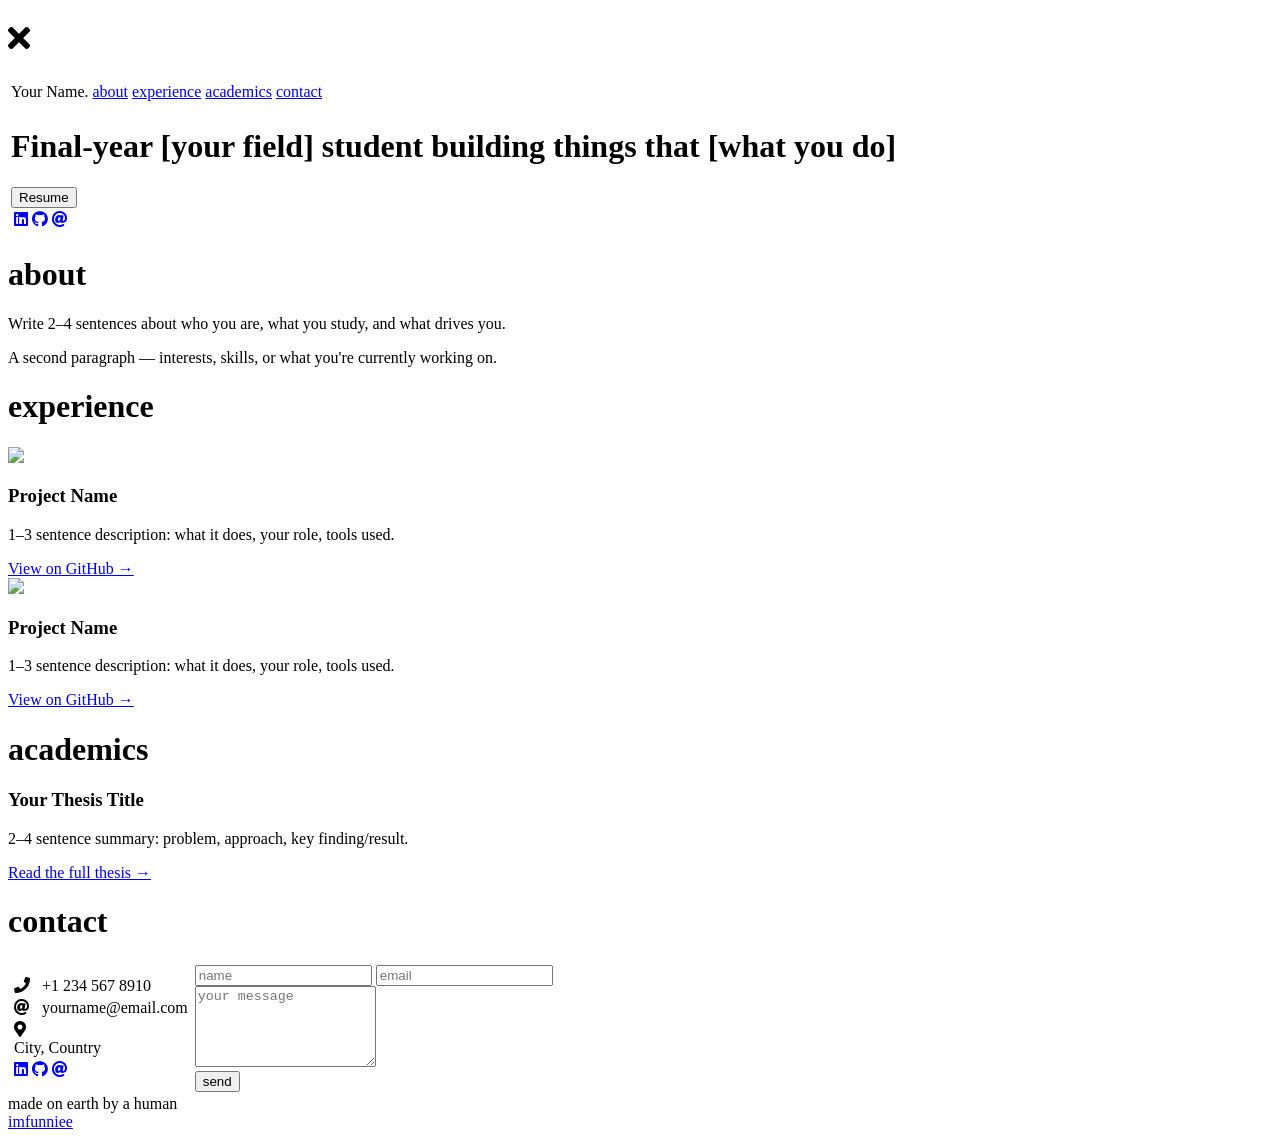
==== index.html @ afdbe925 "Rename index.css to index.html" ====
<!DOCTYPE html>
<html lang="en">
<head>
    <meta charset="UTF-8">
    <meta name="viewport" content="width=device-width, initial-scale=1.0">
    <meta http-equiv="X-UA-Compatible" content="ie=edge">
    <title>Your Name</title>
    <link rel="stylesheet" href="https://cdnjs.cloudflare.com/ajax/libs/animate.css/3.7.0/animate.min.css">
    <script src="https://code.jquery.com/jquery-3.3.1.min.js" integrity="sha256-FgpCb/KJQlLNfOu91ta32o/NMZxltwRo8QtmkMRdAu8=" crossorigin="anonymous"></script>
    <link rel="stylesheet" href="https://use.fontawesome.com/releases/v5.7.1/css/all.css" integrity="sha384-fnmOCqbTlWIlj8LyTjo7mOUStjsKC4pOpQbqyi7RrhN7udi9RwhKkMHpvLbHG9Sr" crossorigin="anonymous">
    <link rel="stylesheet" href="index.css">
</head>
<body>
    <div id="loading">
        <div id="spinner"></div>
    </div>
    <div id="magnify">
        <h1 onclick="closemagnify()"><i class="fas fa-times"></i></h1>
        <div id="img_here"></div>
    </div>
    <header id="header" class="animated slideInDown" style="animation-delay:1.8s;">
        <table>
            <tr>
                <td id="logo">Your Name.</td>
                <td id="navigation">
                    <a href="#about">about</a>
                    <a href="#experience">experience</a>
                    <a href="#academics">academics</a>
                    <a href="#contact">contact</a>
                </td>
            </tr>
        </table>
    </header>

    <table id="top_part">
        <tr>
            <td id="about_hero" class="animated slideInLeft" style="animation-delay:2s;">
                <h1>Final-year [your field] student building things that [what you do]</h1>
                <button class="btn_one">Resume</button><br>
                <table>
                    <tr>
                        <td class="animated zoomIn" style="animation-delay:2.2s;"><a class="social" href="https://linkedin.com/in/yourprofile" target="_blank"><i class="fab fa-linkedin"></i></a></td>
                        <td class="animated zoomIn" style="animation-delay:2.4s;"><a class="social" href="https://github.com/yourusername" target="_blank"><i class="fab fa-github"></i></a></td>
                        <td class="animated zoomIn" style="animation-delay:2.6s;"><a class="social" href="mailto:yourname@email.com"><i class="fas fa-at"></i></a></td>
                    </tr>
                </table>
            </td>
            <td id="rightImage" class="animated jackInTheBox" style="animation-delay:2.2s;"></td>
        </tr>
    </table>

    <div id="about">
        <h1>about</h1>
        <p>
            Write 2–4 sentences about who you are, what you study, and what drives you.
        </p>
        <p>
            A second paragraph — interests, skills, or what you're currently working on.
        </p>
    </div>

    <div id="experience">
        <h1>experience</h1>
        <div id="photos">
            <div class="project-card">
                <img src="images/project1.jpg">
                <h3>Project Name</h3>
                <p>1–3 sentence description: what it does, your role, tools used.</p>
                <a href="https://github.com/yourusername/project1" target="_blank">View on GitHub →</a>
            </div>
            <div class="project-card">
                <img src="images/project2.jpg">
                <h3>Project Name</h3>
                <p>1–3 sentence description: what it does, your role, tools used.</p>
                <a href="https://github.com/yourusername/project2" target="_blank">View on GitHub →</a>
            </div>
            <!-- duplicate .project-card for each project/internship -->
        </div>
    </div>

    <div id="academics">
        <h1>academics</h1>
        <div class="project-card">
            <h3>Your Thesis Title</h3>
            <p>2–4 sentence summary: problem, approach, key finding/result.</p>
            <a href="link-to-pdf-or-repo" target="_blank">Read the full thesis →</a>
        </div>
        <!-- add more .project-card blocks here for degrees, coursework, publications -->
    </div>

    <div id="contact">
        <h1>contact</h1>
        <table>
            <tr>
                <td>
                    <div id="inner_div">
                        <table id="inner_table">
                            <tr>
                                <td><i class="fas fa-phone"></i> &nbsp; +1 234 567 8910</td>
                            </tr>
                            <tr>
                                <td><i class="fas fa-at"></i> &nbsp; yourname@email.com</td>
                            </tr>
                            <tr>
                                <td><i class="fas fa-map-marker-alt"></i>
                                <div id="address">
                                    City, Country
                                </div>
                                </td>
                            </tr>
                            <tr>
                                <td>
                                    <a class="social" href="https://linkedin.com/in/yourprofile" target="_blank"><i class="fab fa-linkedin"></i></a>
                                    <a class="social" href="https://github.com/yourusername" target="_blank"><i class="fab fa-github"></i></a>
                                    <a class="social" href="mailto:yourname@email.com"><i class="fas fa-at"></i></a>
                                </td>
                            </tr>
                        </table>
                    </div>
                </td>
                <td>
                    <form>
                        <input type="text" placeholder="name" required>
                        <input type="email" placeholder="email" required><br>
                        <textarea placeholder="your message" required rows="5"></textarea><br>
                        <button class="btn_one">send</button>
                    </form>
                </td>
            </tr>
        </table>
    </div>

    <div id="footer">
        made on earth by a human <br> <a href="https://imfunniee.github.io">imfunniee</a>
    </div>
    <script src="index.js" type="text/javascript"></script>
</body>
</html>
---- index.css ----
<!DOCTYPE html>
<html lang="en">
<head>
    <meta charset="UTF-8">
    <meta name="viewport" content="width=device-width, initial-scale=1.0">
    <meta http-equiv="X-UA-Compatible" content="ie=edge">
    <title>Your Name</title>
    <link rel="stylesheet" href="https://cdnjs.cloudflare.com/ajax/libs/animate.css/3.7.0/animate.min.css">
    <script src="https://code.jquery.com/jquery-3.3.1.min.js" integrity="sha256-FgpCb/KJQlLNfOu91ta32o/NMZxltwRo8QtmkMRdAu8=" crossorigin="anonymous"></script>
    <link rel="stylesheet" href="https://use.fontawesome.com/releases/v5.7.1/css/all.css" integrity="sha384-fnmOCqbTlWIlj8LyTjo7mOUStjsKC4pOpQbqyi7RrhN7udi9RwhKkMHpvLbHG9Sr" crossorigin="anonymous">
    <link rel="stylesheet" href="index.css">
</head>
<body>
    <div id="loading">
        <div id="spinner"></div>
    </div>
    <div id="magnify">
        <h1 onclick="closemagnify()"><i class="fas fa-times"></i></h1>
        <div id="img_here"></div>
    </div>
    <header id="header" class="animated slideInDown" style="animation-delay:1.8s;">
        <table>
            <tr>
                <td id="logo">Your Name.</td>
                <td id="navigation">
                    <a href="#about">about</a>
                    <a href="#experience">experience</a>
                    <a href="#academics">academics</a>
                    <a href="#contact">contact</a>
                </td>
            </tr>
        </table>
    </header>

    <table id="top_part">
        <tr>
            <td id="about_hero" class="animated slideInLeft" style="animation-delay:2s;">
                <h1>Final-year [your field] student building things that [what you do]</h1>
                <button class="btn_one">Resume</button><br>
                <table>
                    <tr>
                        <td class="animated zoomIn" style="animation-delay:2.2s;"><a class="social" href="https://linkedin.com/in/yourprofile" target="_blank"><i class="fab fa-linkedin"></i></a></td>
                        <td class="animated zoomIn" style="animation-delay:2.4s;"><a class="social" href="https://github.com/yourusername" target="_blank"><i class="fab fa-github"></i></a></td>
                        <td class="animated zoomIn" style="animation-delay:2.6s;"><a class="social" href="mailto:yourname@email.com"><i class="fas fa-at"></i></a></td>
                    </tr>
                </table>
            </td>
            <td id="rightImage" class="animated jackInTheBox" style="animation-delay:2.2s;"></td>
        </tr>
    </table>

    <div id="about">
        <h1>about</h1>
        <p>
            Write 2–4 sentences about who you are, what you study, and what drives you.
        </p>
        <p>
            A second paragraph — interests, skills, or what you're currently working on.
        </p>
    </div>

    <div id="experience">
        <h1>experience</h1>
        <div id="photos">
            <div class="project-card">
                <img src="images/project1.jpg">
                <h3>Project Name</h3>
                <p>1–3 sentence description: what it does, your role, tools used.</p>
                <a href="https://github.com/yourusername/project1" target="_blank">View on GitHub →</a>
            </div>
            <div class="project-card">
                <img src="images/project2.jpg">
                <h3>Project Name</h3>
                <p>1–3 sentence description: what it does, your role, tools used.</p>
                <a href="https://github.com/yourusername/project2" target="_blank">View on GitHub →</a>
            </div>
            <!-- duplicate .project-card for each project/internship -->
        </div>
    </div>

    <div id="academics">
        <h1>academics</h1>
        <div class="project-card">
            <h3>Your Thesis Title</h3>
            <p>2–4 sentence summary: problem, approach, key finding/result.</p>
            <a href="link-to-pdf-or-repo" target="_blank">Read the full thesis →</a>
        </div>
        <!-- add more .project-card blocks here for degrees, coursework, publications -->
    </div>

    <div id="contact">
        <h1>contact</h1>
        <table>
            <tr>
                <td>
                    <div id="inner_div">
                        <table id="inner_table">
                            <tr>
                                <td><i class="fas fa-phone"></i> &nbsp; +1 234 567 8910</td>
                            </tr>
                            <tr>
                                <td><i class="fas fa-at"></i> &nbsp; yourname@email.com</td>
                            </tr>
                            <tr>
                                <td><i class="fas fa-map-marker-alt"></i>
                                <div id="address">
                                    City, Country
                                </div>
                                </td>
                            </tr>
                            <tr>
                                <td>
                                    <a class="social" href="https://linkedin.com/in/yourprofile" target="_blank"><i class="fab fa-linkedin"></i></a>
                                    <a class="social" href="https://github.com/yourusername" target="_blank"><i class="fab fa-github"></i></a>
                                    <a class="social" href="mailto:yourname@email.com"><i class="fas fa-at"></i></a>
                                </td>
                            </tr>
                        </table>
                    </div>
                </td>
                <td>
                    <form>
                        <input type="text" placeholder="name" required>
                        <input type="email" placeholder="email" required><br>
                        <textarea placeholder="your message" required rows="5"></textarea><br>
                        <button class="btn_one">send</button>
                    </form>
                </td>
            </tr>
        </table>
    </div>

    <div id="footer">
        made on earth by a human <br> <a href="https://imfunniee.github.io">imfunniee</a>
    </div>
    <script src="index.js" type="text/javascript"></script>
</body>
</html>
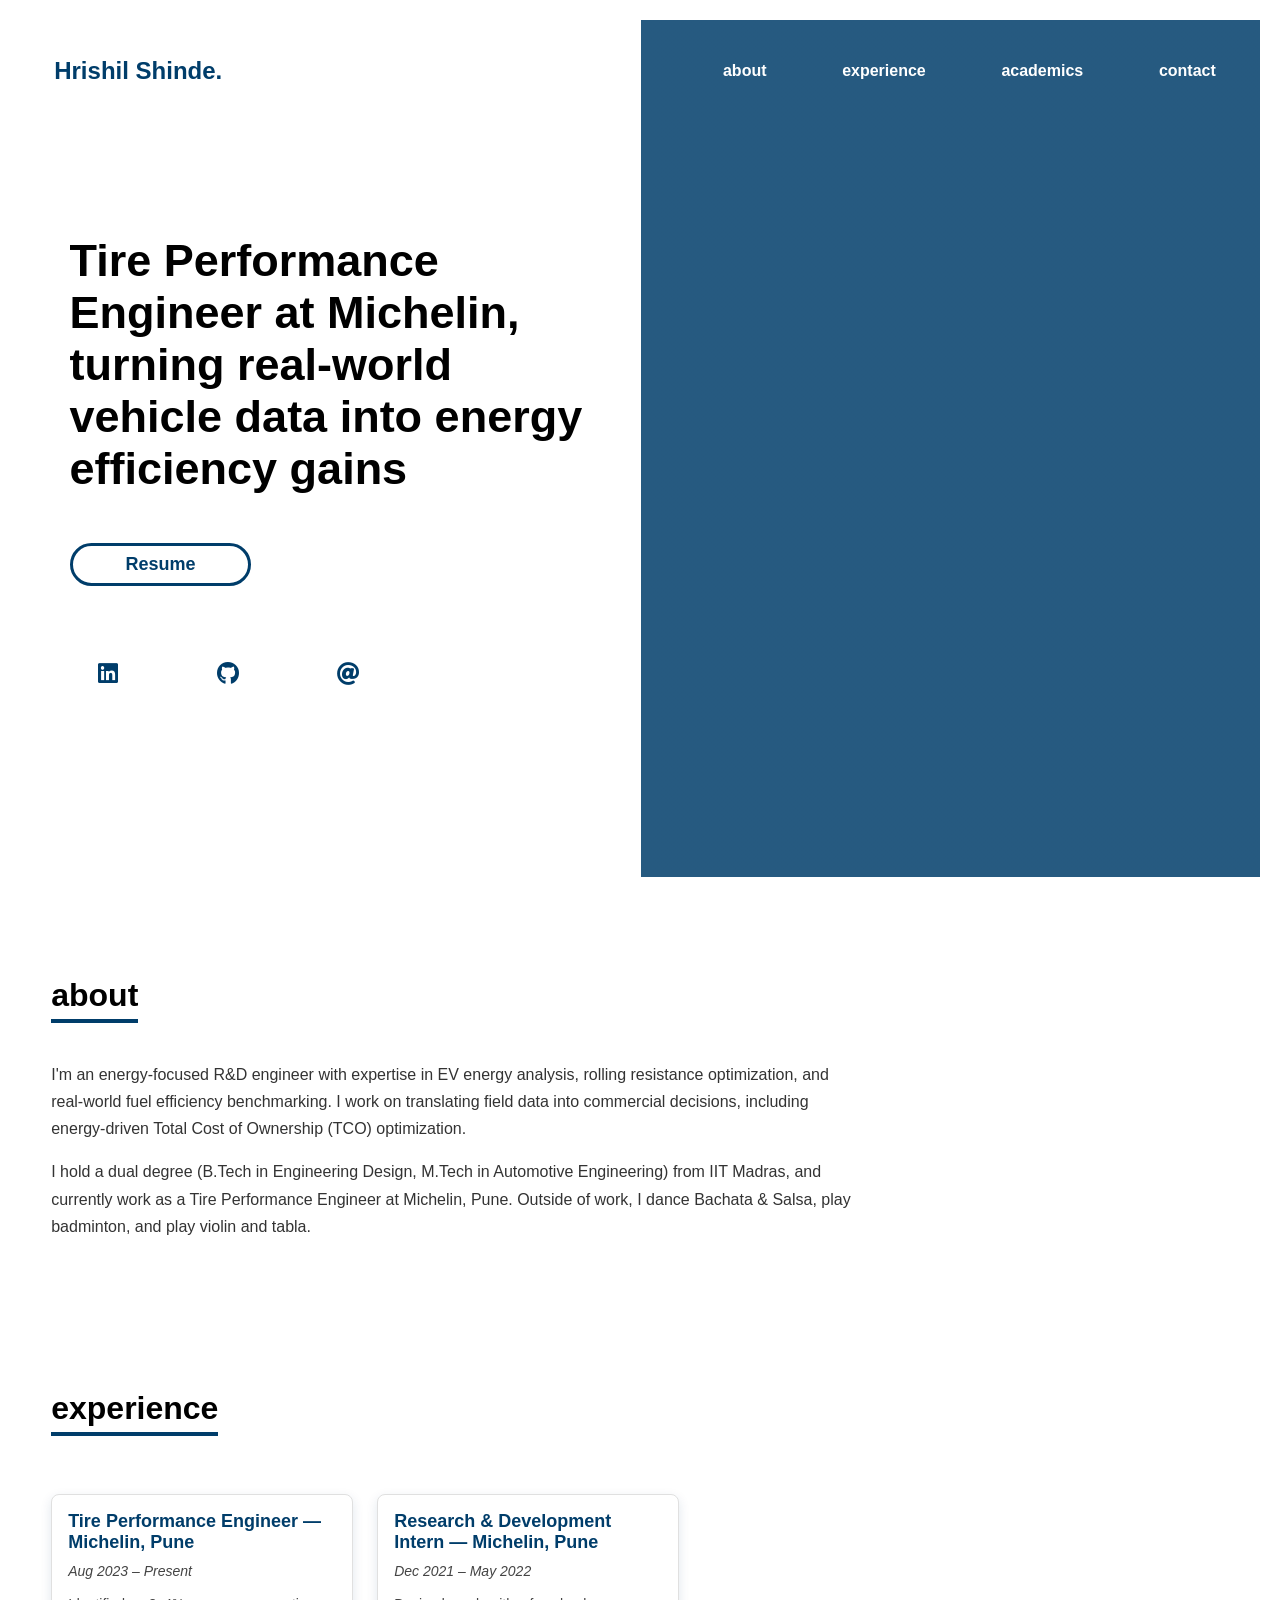
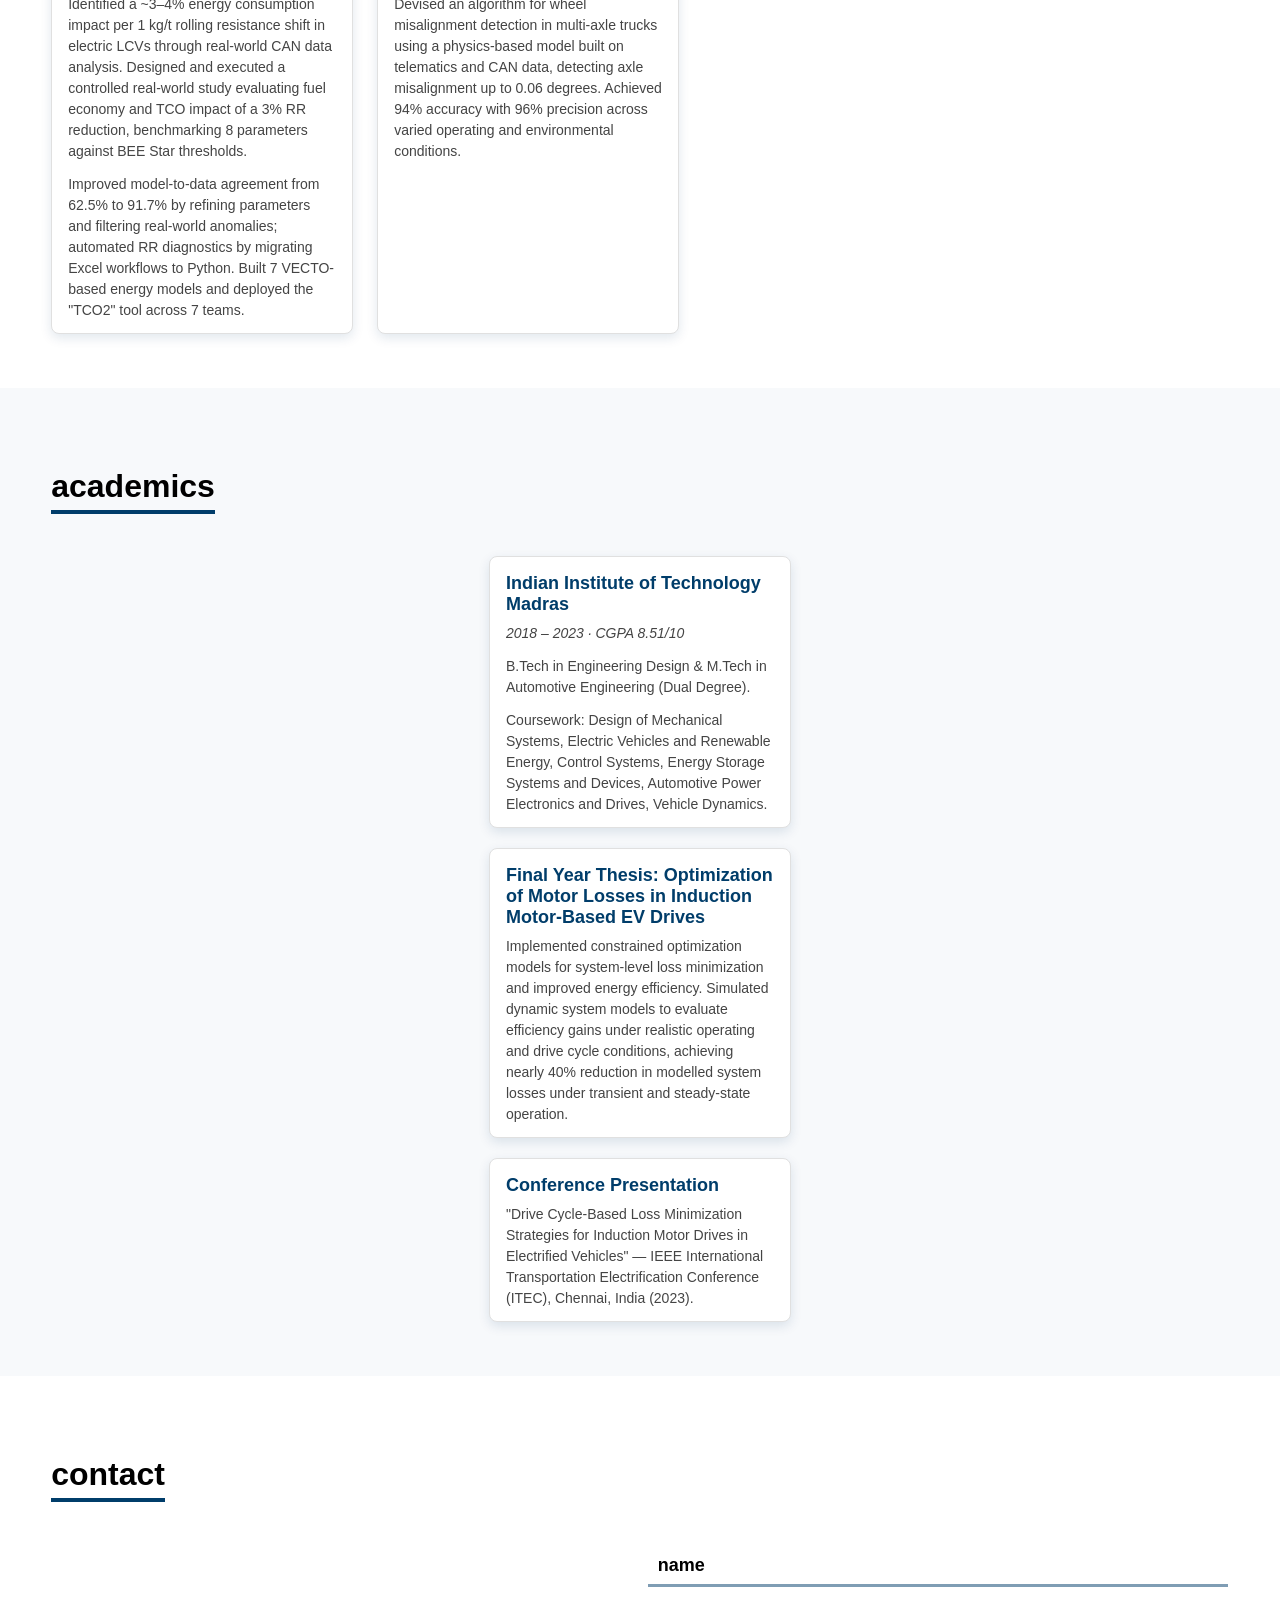
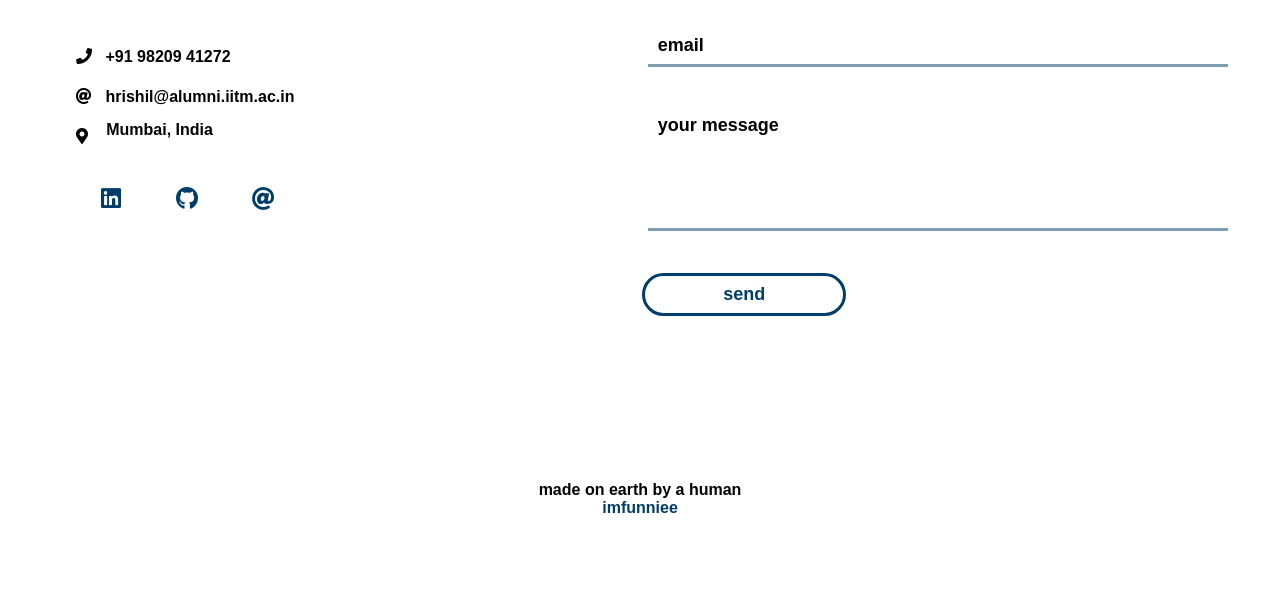
==== commit a6b2d8fb: "Update index.html" ====
--- a/index.html
+++ b/index.html
@@ -4,7 +4,7 @@
     <meta charset="UTF-8">
     <meta name="viewport" content="width=device-width, initial-scale=1.0">
     <meta http-equiv="X-UA-Compatible" content="ie=edge">
-    <title>Your Name</title>
+    <title>Hrishil Shinde</title>
     <link rel="stylesheet" href="https://cdnjs.cloudflare.com/ajax/libs/animate.css/3.7.0/animate.min.css">
     <script src="https://code.jquery.com/jquery-3.3.1.min.js" integrity="sha256-FgpCb/KJQlLNfOu91ta32o/NMZxltwRo8QtmkMRdAu8=" crossorigin="anonymous"></script>
     <link rel="stylesheet" href="https://use.fontawesome.com/releases/v5.7.1/css/all.css" integrity="sha384-fnmOCqbTlWIlj8LyTjo7mOUStjsKC4pOpQbqyi7RrhN7udi9RwhKkMHpvLbHG9Sr" crossorigin="anonymous">
@@ -21,7 +21,7 @@
     <header id="header" class="animated slideInDown" style="animation-delay:1.8s;">
         <table>
             <tr>
-                <td id="logo">Your Name.</td>
+                <td id="logo">Hrishil Shinde.</td>
                 <td id="navigation">
                     <a href="#about">about</a>
                     <a href="#experience">experience</a>
@@ -35,13 +35,13 @@
     <table id="top_part">
         <tr>
             <td id="about_hero" class="animated slideInLeft" style="animation-delay:2s;">
-                <h1>Final-year [your field] student building things that [what you do]</h1>
-                <button class="btn_one">Resume</button><br>
+                <h1>Tire Performance Engineer at Michelin, turning real-world vehicle data into energy efficiency gains</h1>
+                <a href="Hrishil_Resume_Latest.pdf" target="_blank"><button class="btn_one">Resume</button></a><br>
                 <table>
                     <tr>
-                        <td class="animated zoomIn" style="animation-delay:2.2s;"><a class="social" href="https://linkedin.com/in/yourprofile" target="_blank"><i class="fab fa-linkedin"></i></a></td>
-                        <td class="animated zoomIn" style="animation-delay:2.4s;"><a class="social" href="https://github.com/yourusername" target="_blank"><i class="fab fa-github"></i></a></td>
-                        <td class="animated zoomIn" style="animation-delay:2.6s;"><a class="social" href="mailto:yourname@email.com"><i class="fas fa-at"></i></a></td>
+                        <td class="animated zoomIn" style="animation-delay:2.2s;"><a class="social" href="https://linkedin.com/in/hrishil" target="_blank"><i class="fab fa-linkedin"></i></a></td>
+                        <td class="animated zoomIn" style="animation-delay:2.4s;"><a class="social" href="https://github.com/hrishilshinde" target="_blank"><i class="fab fa-github"></i></a></td>
+                        <td class="animated zoomIn" style="animation-delay:2.6s;"><a class="social" href="mailto:hrishil@alumni.iitm.ac.in"><i class="fas fa-at"></i></a></td>
                     </tr>
                 </table>
             </td>
@@ -52,10 +52,10 @@
     <div id="about">
         <h1>about</h1>
         <p>
-            Write 2–4 sentences about who you are, what you study, and what drives you.
+            I'm an energy-focused R&amp;D engineer with expertise in EV energy analysis, rolling resistance optimization, and real-world fuel efficiency benchmarking. I work on translating field data into commercial decisions, including energy-driven Total Cost of Ownership (TCO) optimization.
         </p>
         <p>
-            A second paragraph — interests, skills, or what you're currently working on.
+            I hold a dual degree (B.Tech in Engineering Design, M.Tech in Automotive Engineering) from IIT Madras, and currently work as a Tire Performance Engineer at Michelin, Pune. Outside of work, I dance Bachata &amp; Salsa, play badminton, and play violin and tabla.
         </p>
     </div>
 
@@ -63,29 +63,45 @@
         <h1>experience</h1>
         <div id="photos">
             <div class="project-card">
-                <img src="images/project1.jpg">
-                <h3>Project Name</h3>
-                <p>1–3 sentence description: what it does, your role, tools used.</p>
-                <a href="https://github.com/yourusername/project1" target="_blank">View on GitHub →</a>
+                <h3>Tire Performance Engineer — Michelin, Pune</h3>
+                <p><em>Aug 2023 – Present</em></p>
+                <p>
+                    Identified a ~3–4% energy consumption impact per 1 kg/t rolling resistance shift in electric LCVs through real-world CAN data analysis. Designed and executed a controlled real-world study evaluating fuel economy and TCO impact of a 3% RR reduction, benchmarking 8 parameters against BEE Star thresholds.
+                </p>
+                <p>
+                    Improved model-to-data agreement from 62.5% to 91.7% by refining parameters and filtering real-world anomalies; automated RR diagnostics by migrating Excel workflows to Python. Built 7 VECTO-based energy models and deployed the "TCO2" tool across 7 teams.
+                </p>
             </div>
             <div class="project-card">
-                <img src="images/project2.jpg">
-                <h3>Project Name</h3>
-                <p>1–3 sentence description: what it does, your role, tools used.</p>
-                <a href="https://github.com/yourusername/project2" target="_blank">View on GitHub →</a>
+                <h3>Research &amp; Development Intern — Michelin, Pune</h3>
+                <p><em>Dec 2021 – May 2022</em></p>
+                <p>
+                    Devised an algorithm for wheel misalignment detection in multi-axle trucks using a physics-based model built on telematics and CAN data, detecting axle misalignment up to 0.06 degrees. Achieved 94% accuracy with 96% precision across varied operating and environmental conditions.
+                </p>
             </div>
-            <!-- duplicate .project-card for each project/internship -->
         </div>
     </div>
 
     <div id="academics">
         <h1>academics</h1>
         <div class="project-card">
-            <h3>Your Thesis Title</h3>
-            <p>2–4 sentence summary: problem, approach, key finding/result.</p>
-            <a href="link-to-pdf-or-repo" target="_blank">Read the full thesis →</a>
+            <h3>Indian Institute of Technology Madras</h3>
+            <p><em>2018 – 2023 · CGPA 8.51/10</em></p>
+            <p>B.Tech in Engineering Design &amp; M.Tech in Automotive Engineering (Dual Degree).</p>
+            <p>Coursework: Design of Mechanical Systems, Electric Vehicles and Renewable Energy, Control Systems, Energy Storage Systems and Devices, Automotive Power Electronics and Drives, Vehicle Dynamics.</p>
         </div>
-        <!-- add more .project-card blocks here for degrees, coursework, publications -->
+        <div class="project-card">
+            <h3>Final Year Thesis: Optimization of Motor Losses in Induction Motor-Based EV Drives</h3>
+            <p>
+                Implemented constrained optimization models for system-level loss minimization and improved energy efficiency. Simulated dynamic system models to evaluate efficiency gains under realistic operating and drive cycle conditions, achieving nearly 40% reduction in modelled system losses under transient and steady-state operation.
+            </p>
+        </div>
+        <div class="project-card">
+            <h3>Conference Presentation</h3>
+            <p>
+                "Drive Cycle-Based Loss Minimization Strategies for Induction Motor Drives in Electrified Vehicles" — IEEE International Transportation Electrification Conference (ITEC), Chennai, India (2023).
+            </p>
+        </div>
     </div>
 
     <div id="contact">
@@ -96,23 +112,23 @@
                     <div id="inner_div">
                         <table id="inner_table">
                             <tr>
-                                <td><i class="fas fa-phone"></i> &nbsp; +1 234 567 8910</td>
+                                <td><i class="fas fa-phone"></i> &nbsp; +91 98209 41272</td>
                             </tr>
                             <tr>
-                                <td><i class="fas fa-at"></i> &nbsp; yourname@email.com</td>
+                                <td><i class="fas fa-at"></i> &nbsp; hrishil@alumni.iitm.ac.in</td>
                             </tr>
                             <tr>
                                 <td><i class="fas fa-map-marker-alt"></i>
                                 <div id="address">
-                                    City, Country
+                                    Mumbai, India
                                 </div>
                                 </td>
                             </tr>
                             <tr>
                                 <td>
-                                    <a class="social" href="https://linkedin.com/in/yourprofile" target="_blank"><i class="fab fa-linkedin"></i></a>
-                                    <a class="social" href="https://github.com/yourusername" target="_blank"><i class="fab fa-github"></i></a>
-                                    <a class="social" href="mailto:yourname@email.com"><i class="fas fa-at"></i></a>
+                                    <a class="social" href="https://linkedin.com/in/hrishil" target="_blank"><i class="fab fa-linkedin"></i></a>
+                                    <a class="social" href="https://github.com/hrishilshinde" target="_blank"><i class="fab fa-github"></i></a>
+                                    <a class="social" href="mailto:hrishil@alumni.iitm.ac.in"><i class="fas fa-at"></i></a>
                                 </td>
                             </tr>
                         </table>
--- a/index.css
+++ b/index.css
@@ -1,138 +1,406 @@
-<!DOCTYPE html>
-<html lang="en">
-<head>
-    <meta charset="UTF-8">
-    <meta name="viewport" content="width=device-width, initial-scale=1.0">
-    <meta http-equiv="X-UA-Compatible" content="ie=edge">
-    <title>Your Name</title>
-    <link rel="stylesheet" href="https://cdnjs.cloudflare.com/ajax/libs/animate.css/3.7.0/animate.min.css">
-    <script src="https://code.jquery.com/jquery-3.3.1.min.js" integrity="sha256-FgpCb/KJQlLNfOu91ta32o/NMZxltwRo8QtmkMRdAu8=" crossorigin="anonymous"></script>
-    <link rel="stylesheet" href="https://use.fontawesome.com/releases/v5.7.1/css/all.css" integrity="sha384-fnmOCqbTlWIlj8LyTjo7mOUStjsKC4pOpQbqyi7RrhN7udi9RwhKkMHpvLbHG9Sr" crossorigin="anonymous">
-    <link rel="stylesheet" href="index.css">
-</head>
-<body>
-    <div id="loading">
-        <div id="spinner"></div>
-    </div>
-    <div id="magnify">
-        <h1 onclick="closemagnify()"><i class="fas fa-times"></i></h1>
-        <div id="img_here"></div>
-    </div>
-    <header id="header" class="animated slideInDown" style="animation-delay:1.8s;">
-        <table>
-            <tr>
-                <td id="logo">Your Name.</td>
-                <td id="navigation">
-                    <a href="#about">about</a>
-                    <a href="#experience">experience</a>
-                    <a href="#academics">academics</a>
-                    <a href="#contact">contact</a>
-                </td>
-            </tr>
-        </table>
-    </header>
+@import url('https://fonts.googleapis.com/css?family=Poppins');
 
-    <table id="top_part">
-        <tr>
-            <td id="about_hero" class="animated slideInLeft" style="animation-delay:2s;">
-                <h1>Final-year [your field] student building things that [what you do]</h1>
-                <button class="btn_one">Resume</button><br>
-                <table>
-                    <tr>
-                        <td class="animated zoomIn" style="animation-delay:2.2s;"><a class="social" href="https://linkedin.com/in/yourprofile" target="_blank"><i class="fab fa-linkedin"></i></a></td>
-                        <td class="animated zoomIn" style="animation-delay:2.4s;"><a class="social" href="https://github.com/yourusername" target="_blank"><i class="fab fa-github"></i></a></td>
-                        <td class="animated zoomIn" style="animation-delay:2.6s;"><a class="social" href="mailto:yourname@email.com"><i class="fas fa-at"></i></a></td>
-                    </tr>
-                </table>
-            </td>
-            <td id="rightImage" class="animated jackInTheBox" style="animation-delay:2.2s;"></td>
-        </tr>
-    </table>
+body {
+    font-family: 'Poppins', sans-serif;
+    padding:0px;
+    margin:0px;
+    max-width:100vw;
+    overflow-x:hidden;
+    scroll-behavior: smooth;
+}
+#loading {
+    width: 100vw;
+    height: 100vh;
+    position: fixed;
+    background: white;
+    z-index: 999;
+    display: flex;
+    justify-content: center;
+    flex-direction: column;
+    align-items: center;
+}
+#spinner {
+    animation: rotate 0.56s infinite linear;
+    width:50px;
+    height:50px;
+    border:12px solid #003D6A;
+    border-bottom:12px solid #fff;
+    border-radius:50%;
+    margin:0;
+}
+@keyframes rotate {
+    0% {transform: rotate(0deg);}
+    100% {transform: rotate(360deg);}
+}
+header {
+    width:92vw;
+    padding:6vh 4vw;
+    position:fixed;
+    font-weight:bold;
+    background:transparent;
+    color:#fff;
+    transition:0.4s ease-in-out;
+    z-index:2;
+}
+header table {
+    width:100%;
+}
+#logo {
+    width:20%;
+    font-size:24px;
+    color:#003D6A;
+}
+#navigation {
+    width:80%;
+    text-align:right;
+}
+#magnify {
+    width:100vw;
+    height:100vh;
+    background:rgba(0, 0, 0, 0.92);
+    position:fixed;
+    z-index:4;
+    display:none;
+    flex-direction: column;
+    justify-content:center;
+}
+#magnify h1 {
+    position:absolute;
+    top:0;
+    right:0;
+    margin:20px 40px;
+    color:#fff;
+    transition:0.4s ease-in-out;
+}
+#magnify h1:hover{
+    color:#003D6A;
+    cursor:pointer;
+}
+#img_here {
+    width:90%;
+    height:90%;
+    background-size:contain !important;
+    background-repeat:no-repeat !important;
+    margin:0px auto;
+}
+#navigation a {
+    color:inherit;
+    text-decoration:none;
+    padding:5px 10px;
+    border-bottom:2px solid transparent;
+    margin-left:4vw;
+    transition:0.4s ease-in-out;
+}
+#navigation a:hover{
+    border-bottom:2px solid #fff;
+}
+#top_part {
+    width:100%;
+    border:2vh solid #fff;
+}
+#top_part tr td{
+    width:50%;
+}
+#about_hero {
+    width:84% !important;
+    height:95vh;
+    display:flex;
+    flex-direction:column;
+    justify-content:center;
+    text-align:left;
+    padding:0px 8%;
+}
+#about_hero h1 {
+    font-size:45px;
+    word-wrap:break-word;
+}
+#about_hero table {
+    width:70%;
+    margin-top:4vh;
+}
+#about_hero table tr td {
+    width:20% !important;
+    text-align:left;
+}
+.social {
+    color:#003D6A;
+    font-size:23px;
+    padding:12px 17px;
+    border-radius:50%;
+    background:transparent;
+    transition:0.4s ease-in-out;
+    font-weight:bold;
+    margin:0px 8px;
+}
+.social:hover { 
+    cursor: pointer;
+    color:#fff;
+    background:#003D6A;
+    box-shadow:0px 10px 30px rgba(0, 61, 106, 0.5);
+}
+.btn_one {
+    font-size:18px;
+    font-family: 'Poppins', sans-serif;
+    color:#003D6A;
+    background:#fff;
+    border:3px solid #003D6A;
+    padding:8px 40px;
+    width:35%;
+    border-radius:80px;
+    font-weight:bold;
+    margin:2vh 0px;
+    transition:0.4s ease-in-out;
+}
+.btn_one:hover {
+    box-shadow:0px 10px 30px rgba(0, 61, 106, 0.5);
+    cursor:pointer;
+    color:#fff;
+    background:#003D6A;
+}
+#rightImage {
+    width:100%;
+    height:95vh;
+    background:linear-gradient(0deg,rgba(0, 61, 106, 0.85),rgba(0, 61, 106, 0.85)),url("https://images.unsplash.com/photo-1506057527569-6a0285b2fcc1?ixlib=rb-1.2.1&ixid=eyJhcHBfaWQiOjEyMDd9&w=1000&q=60") center center;
+    background-size:cover;
+    background-repeat:no-repeat;
+}
 
-    <div id="about">
-        <h1>about</h1>
-        <p>
-            Write 2–4 sentences about who you are, what you study, and what drives you.
-        </p>
-        <p>
-            A second paragraph — interests, skills, or what you're currently working on.
-        </p>
-    </div>
+/* ---- Section headings shared style ---- */
+#about, #experience, #academics, #contact {
+    width:92vw;
+    padding:6vh 4vw;
+}
+#about h1, #experience h1, #academics h1, #contact h1 {
+    padding:5px 0px;
+    border-bottom:4px solid #003D6A;
+    display:inline-block;
+}
+#about p {
+    font-size:16px;
+    line-height:1.7;
+    color:#333;
+    max-width:800px;
+}
 
-    <div id="experience">
-        <h1>experience</h1>
-        <div id="photos">
-            <div class="project-card">
-                <img src="images/project1.jpg">
-                <h3>Project Name</h3>
-                <p>1–3 sentence description: what it does, your role, tools used.</p>
-                <a href="https://github.com/yourusername/project1" target="_blank">View on GitHub →</a>
-            </div>
-            <div class="project-card">
-                <img src="images/project2.jpg">
-                <h3>Project Name</h3>
-                <p>1–3 sentence description: what it does, your role, tools used.</p>
-                <a href="https://github.com/yourusername/project2" target="_blank">View on GitHub →</a>
-            </div>
-            <!-- duplicate .project-card for each project/internship -->
-        </div>
-    </div>
+/* ---- Experience & Academics: project cards ---- */
+#photos {
+    width:100%;
+    display:flex;
+    flex-wrap:wrap;
+    gap:24px;
+    margin-top:4vh;
+}
+.project-card {
+    background:#ffffff;
+    border:1px solid #e0e0e0;
+    border-radius:8px;
+    overflow:hidden;
+    width:300px;
+    box-shadow:0 4px 12px rgba(0, 61, 106, 0.12);
+    transition:transform 0.2s ease, box-shadow 0.2s ease;
+}
+.project-card:hover {
+    transform: translateY(-6px);
+    box-shadow:0 8px 20px rgba(0, 61, 106, 0.2);
+    cursor:pointer;
+}
+.project-card img {
+    width:100%;
+    height:180px;
+    object-fit:cover;
+    display:block;
+    border-bottom:3px solid #003D6A;
+}
+.project-card h3 {
+    color:#003D6A;
+    font-size:18px;
+    margin:16px 16px 8px;
+}
+.project-card p {
+    color:#444;
+    font-size:14px;
+    line-height:1.5;
+    margin:0 16px 12px;
+}
+.project-card a {
+    display:inline-block;
+    margin:0 16px 16px;
+    color:#003D6A;
+    text-decoration:none;
+    font-weight:600;
+    font-size:14px;
+    border-bottom:2px solid transparent;
+}
+.project-card a:hover {
+    border-bottom:2px solid #003D6A;
+}
+#academics {
+    background:#f7f9fb;
+}
+#academics .project-card {
+    max-width:600px;
+    margin:20px auto 0px;
+}
 
-    <div id="academics">
-        <h1>academics</h1>
-        <div class="project-card">
-            <h3>Your Thesis Title</h3>
-            <p>2–4 sentence summary: problem, approach, key finding/result.</p>
-            <a href="link-to-pdf-or-repo" target="_blank">Read the full thesis →</a>
-        </div>
-        <!-- add more .project-card blocks here for degrees, coursework, publications -->
-    </div>
+/* ---- Contact ---- */
+#contact table {
+    width:100%;
+}
+#contact table tr td {
+    width:50%;
+}
+#inner_div table{
+    width:100%;
+}
+#inner_div table tr td{
+    font-weight:bold;
+}
+#inner_table tr td{
+    padding:10px 20px !important;
+}
+#contact form {
+    width:100%;
+}
+#contact form input {
+    width:96%;
+    margin:20px 1%;
+    background:transparent;
+    border:0px;
+    border-bottom:3px solid rgba(0, 61, 106, 0.5);
+    padding:8px 10px;
+    font-family: 'Poppins', sans-serif;
+    font-size:18px;
+    transition:0.4s ease-in-out;
+    color:#000;
+    font-weight:bold;
+}
+#contact form textarea {
+    width:96%;
+    margin:20px 1%;
+    padding:8px 10px;
+    border:0px;
+    border-bottom:3px solid rgba(0, 61, 106, 0.5);
+    font-family: 'Poppins', sans-serif;
+    font-size:18px;
+    background:transparent;
+    resize:none;
+    transition:0.4s ease-in-out;
+    color:#000;
+    font-weight:bold;
+}
+#contact form input:focus {
+    outline:none;
+    border-bottom:3px solid #003D6A;
+}
+#contact form textarea:focus {
+    outline:none;
+    border-bottom:3px solid #003D6A;
+}
+#address {
+    position:relative;
+    top:-25px;
+    left:30px;
+}
+#footer {
+    width:100%;
+    padding:10vh 0px;
+    text-align:center;
+    font-weight:bold;
+}
+#footer a {
+    color:#003D6A;
+    text-decoration:none;
+}
+::placeholder {
+    color:#000;
+}
+button:focus {
+    outline:none;
+}
+::-webkit-scrollbar {
+    width:5px;
+    height:5px;
+}
+::-webkit-scrollbar-track {
+    background: #f1f1f1; 
+}
+::-webkit-scrollbar-thumb {
+    background: rgb(0, 0, 0); 
+}
+::-webkit-scrollbar-thumb:hover {
+    background: rgba(0, 0, 0,0.8); 
+}
 
-    <div id="contact">
-        <h1>contact</h1>
-        <table>
-            <tr>
-                <td>
-                    <div id="inner_div">
-                        <table id="inner_table">
-                            <tr>
-                                <td><i class="fas fa-phone"></i> &nbsp; +1 234 567 8910</td>
-                            </tr>
-                            <tr>
-                                <td><i class="fas fa-at"></i> &nbsp; yourname@email.com</td>
-                            </tr>
-                            <tr>
-                                <td><i class="fas fa-map-marker-alt"></i>
-                                <div id="address">
-                                    City, Country
-                                </div>
-                                </td>
-                            </tr>
-                            <tr>
-                                <td>
-                                    <a class="social" href="https://linkedin.com/in/yourprofile" target="_blank"><i class="fab fa-linkedin"></i></a>
-                                    <a class="social" href="https://github.com/yourusername" target="_blank"><i class="fab fa-github"></i></a>
-                                    <a class="social" href="mailto:yourname@email.com"><i class="fas fa-at"></i></a>
-                                </td>
-                            </tr>
-                        </table>
-                    </div>
-                </td>
-                <td>
-                    <form>
-                        <input type="text" placeholder="name" required>
-                        <input type="email" placeholder="email" required><br>
-                        <textarea placeholder="your message" required rows="5"></textarea><br>
-                        <button class="btn_one">send</button>
-                    </form>
-                </td>
-            </tr>
-        </table>
-    </div>
-
-    <div id="footer">
-        made on earth by a human <br> <a href="https://imfunniee.github.io">imfunniee</a>
-    </div>
-    <script src="index.js" type="text/javascript"></script>
-</body>
-</html>
+@media (max-width: 1000px){
+    #photos {
+        flex-direction:column;
+        align-items:center;
+    }
+    .project-card {
+        width:90%;
+    }
+    #rightImage {
+        display:none;
+    }
+    #top_part {
+        border:0px;
+    }
+    #top_part tr td{
+        width:100%;
+        text-align:center;
+    }
+    #about_hero {
+        width:92% !important;
+        height:75vh;
+        padding-top:20vh !important;
+        text-align:center;
+        padding:0px 4%;
+    }
+    #about_hero table {
+        width:100%;
+        margin-top:6vh;
+    }
+    #about_hero table tr td {
+        text-align:center;
+    }
+    .btn_one {
+        padding:6px 30px;
+        width:60%;
+        margin:4vh auto;
+        box-shadow:0px 10px 20px rgba(0, 61, 106, 0.5);
+        background:#003D6A;
+        color:#fff;
+    }
+    .btn_one:hover {
+        box-shadow:0px 10px 40px rgba(0, 61, 106, 0.5);
+        cursor:pointer;
+    }
+    #contact table tr td {
+        width:100%;
+        display:block;
+    }
+    #inner_table tr td{
+        padding:10px 0px !important;
+    }
+    #contact form input {
+        width:90%;
+    }
+    #contact form textarea {
+        width:90%;
+    }
+    header {
+        width:96vw;
+        background:#fff;
+        padding:4vh 2vw;
+        position:absolute;
+    }
+    #header table tr td {
+        width:100%;
+        display:block;
+        text-align:center;
+        padding:15px 0px;
+    }
+    #navigation a {
+        color:#000;
+    }
+}
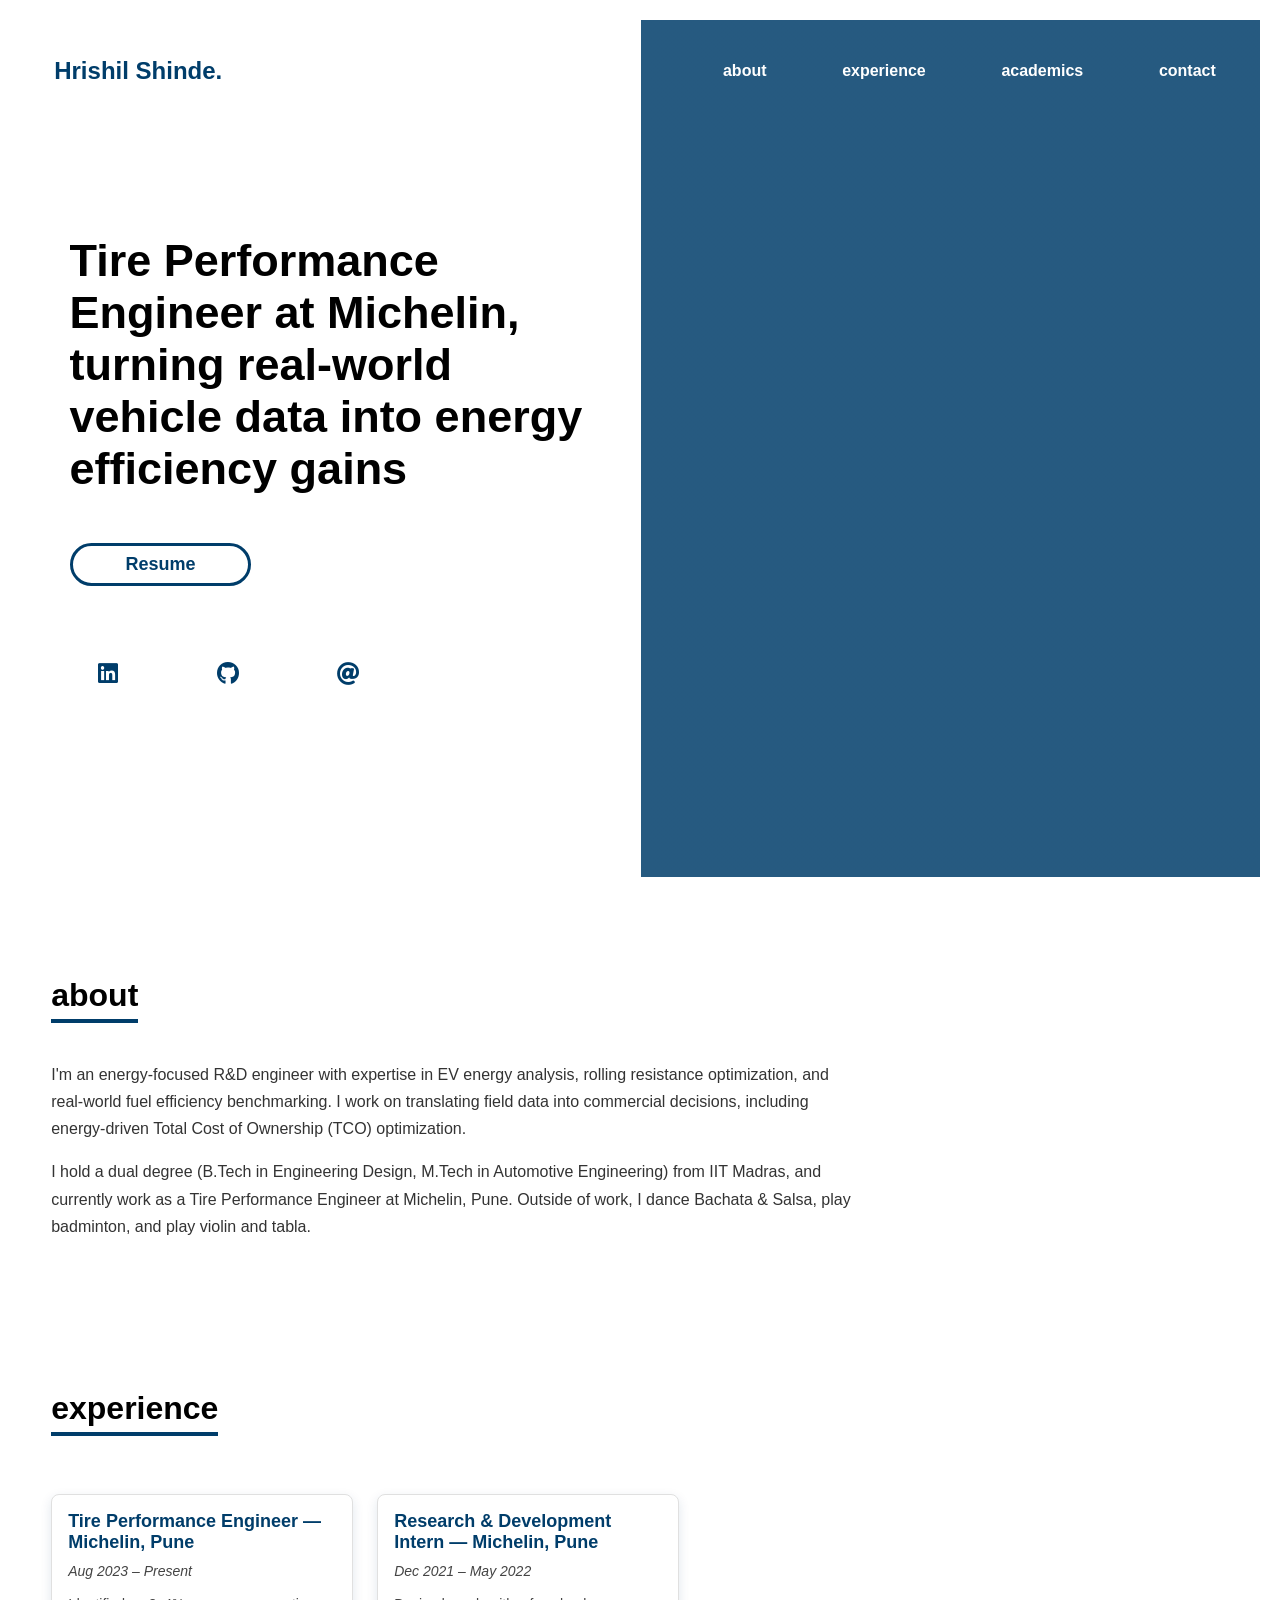
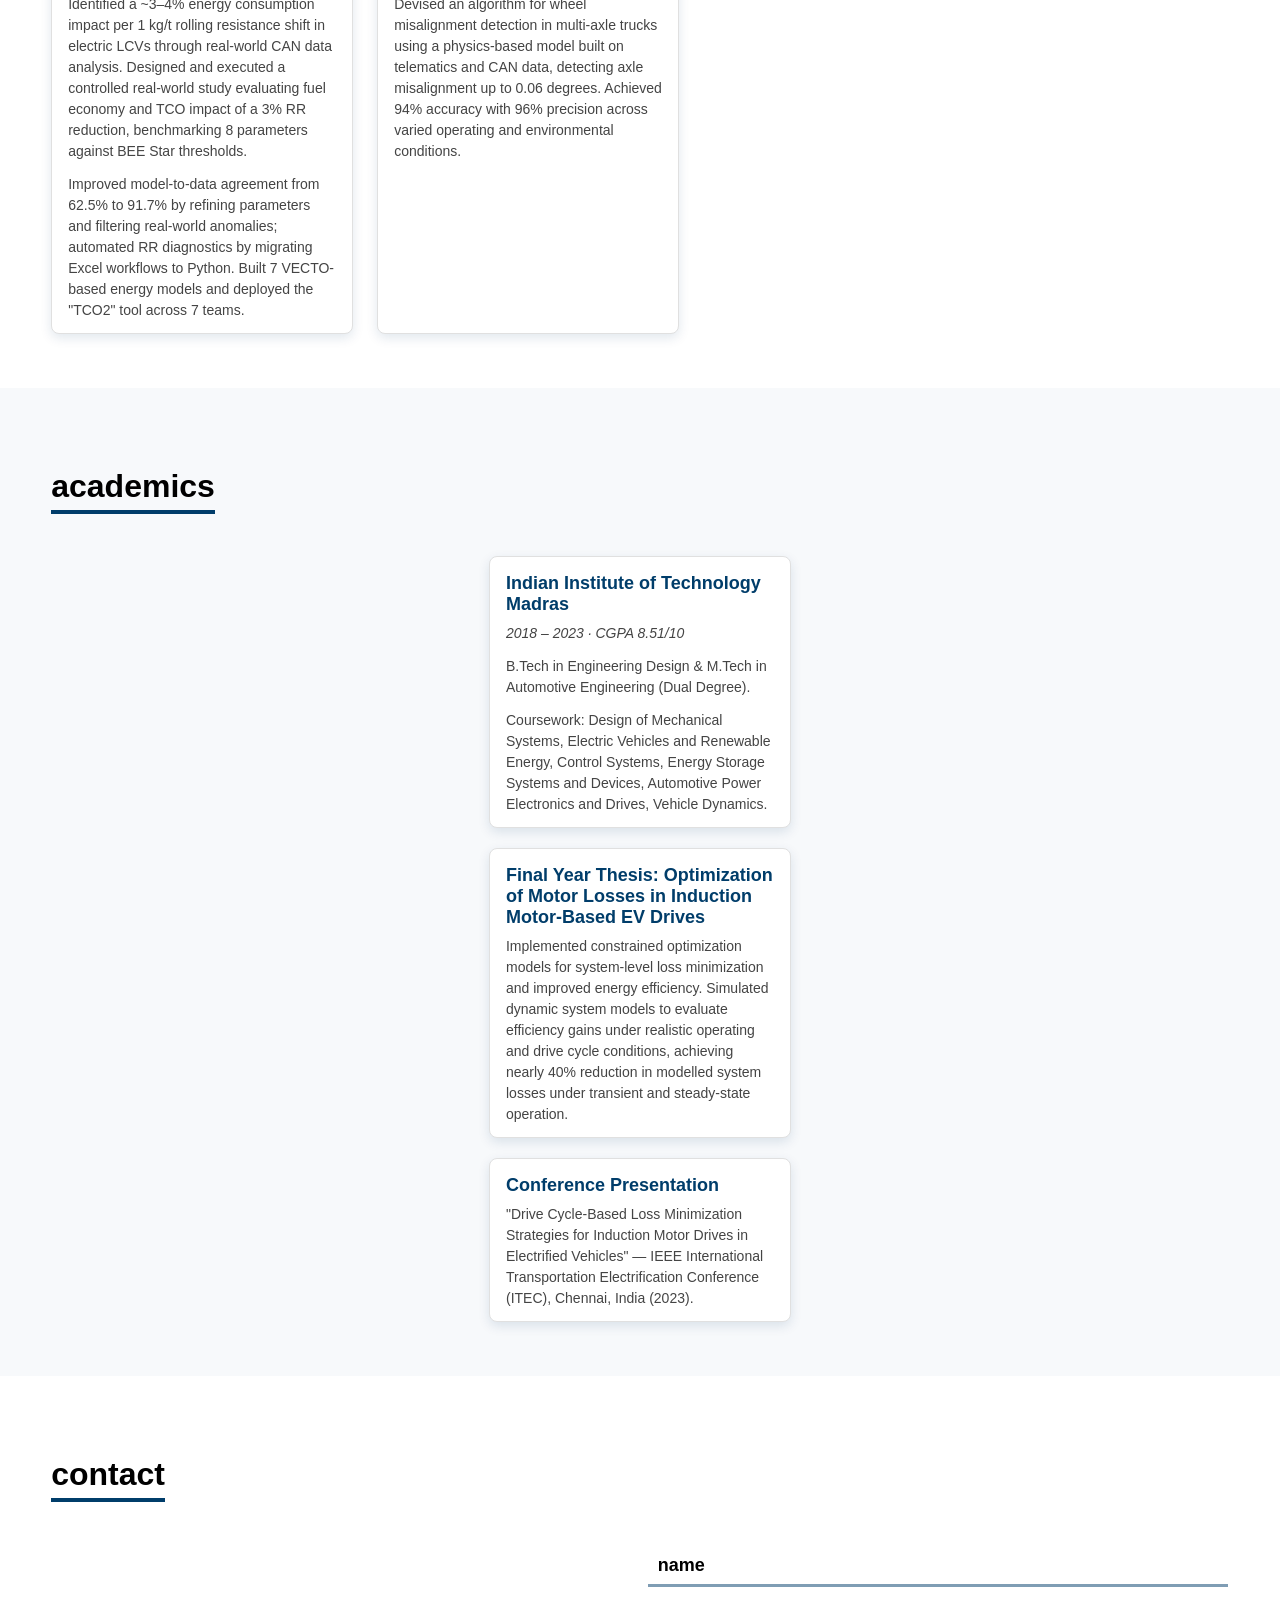
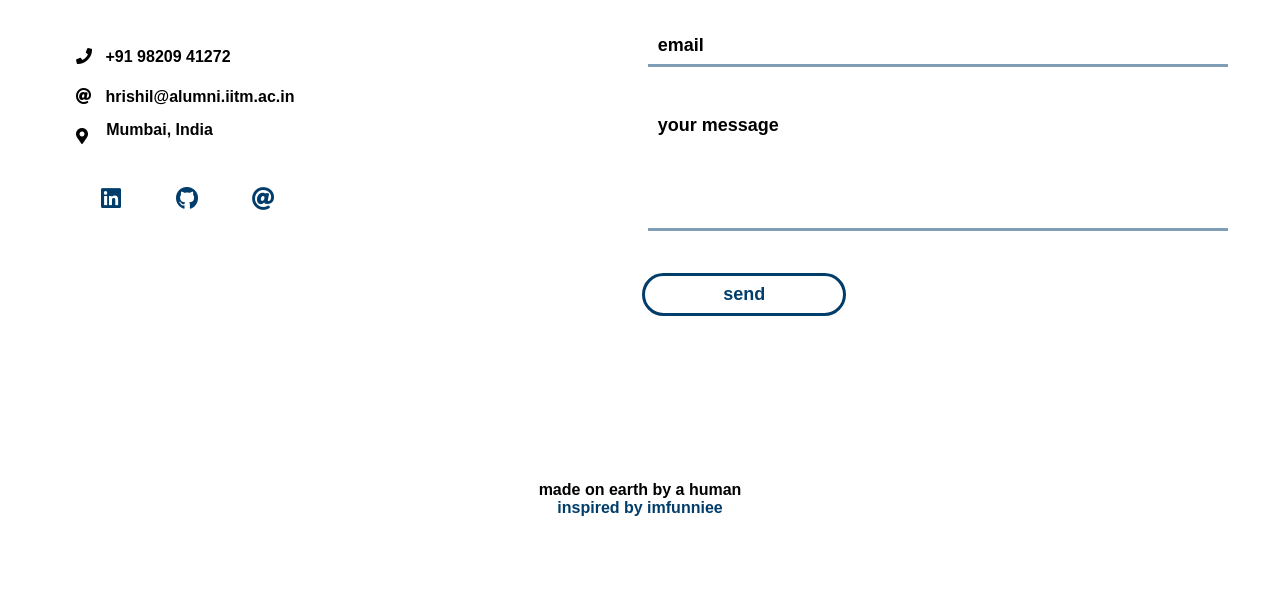
==== commit 329aff88: "Update index.html" ====
--- a/index.html
+++ b/index.html
@@ -147,7 +147,7 @@
     </div>
 
     <div id="footer">
-        made on earth by a human <br> <a href="https://imfunniee.github.io">imfunniee</a>
+        made on earth by a human <br> <a href="https://imfunniee.github.io">inspired by imfunniee</a>
     </div>
     <script src="index.js" type="text/javascript"></script>
 </body>
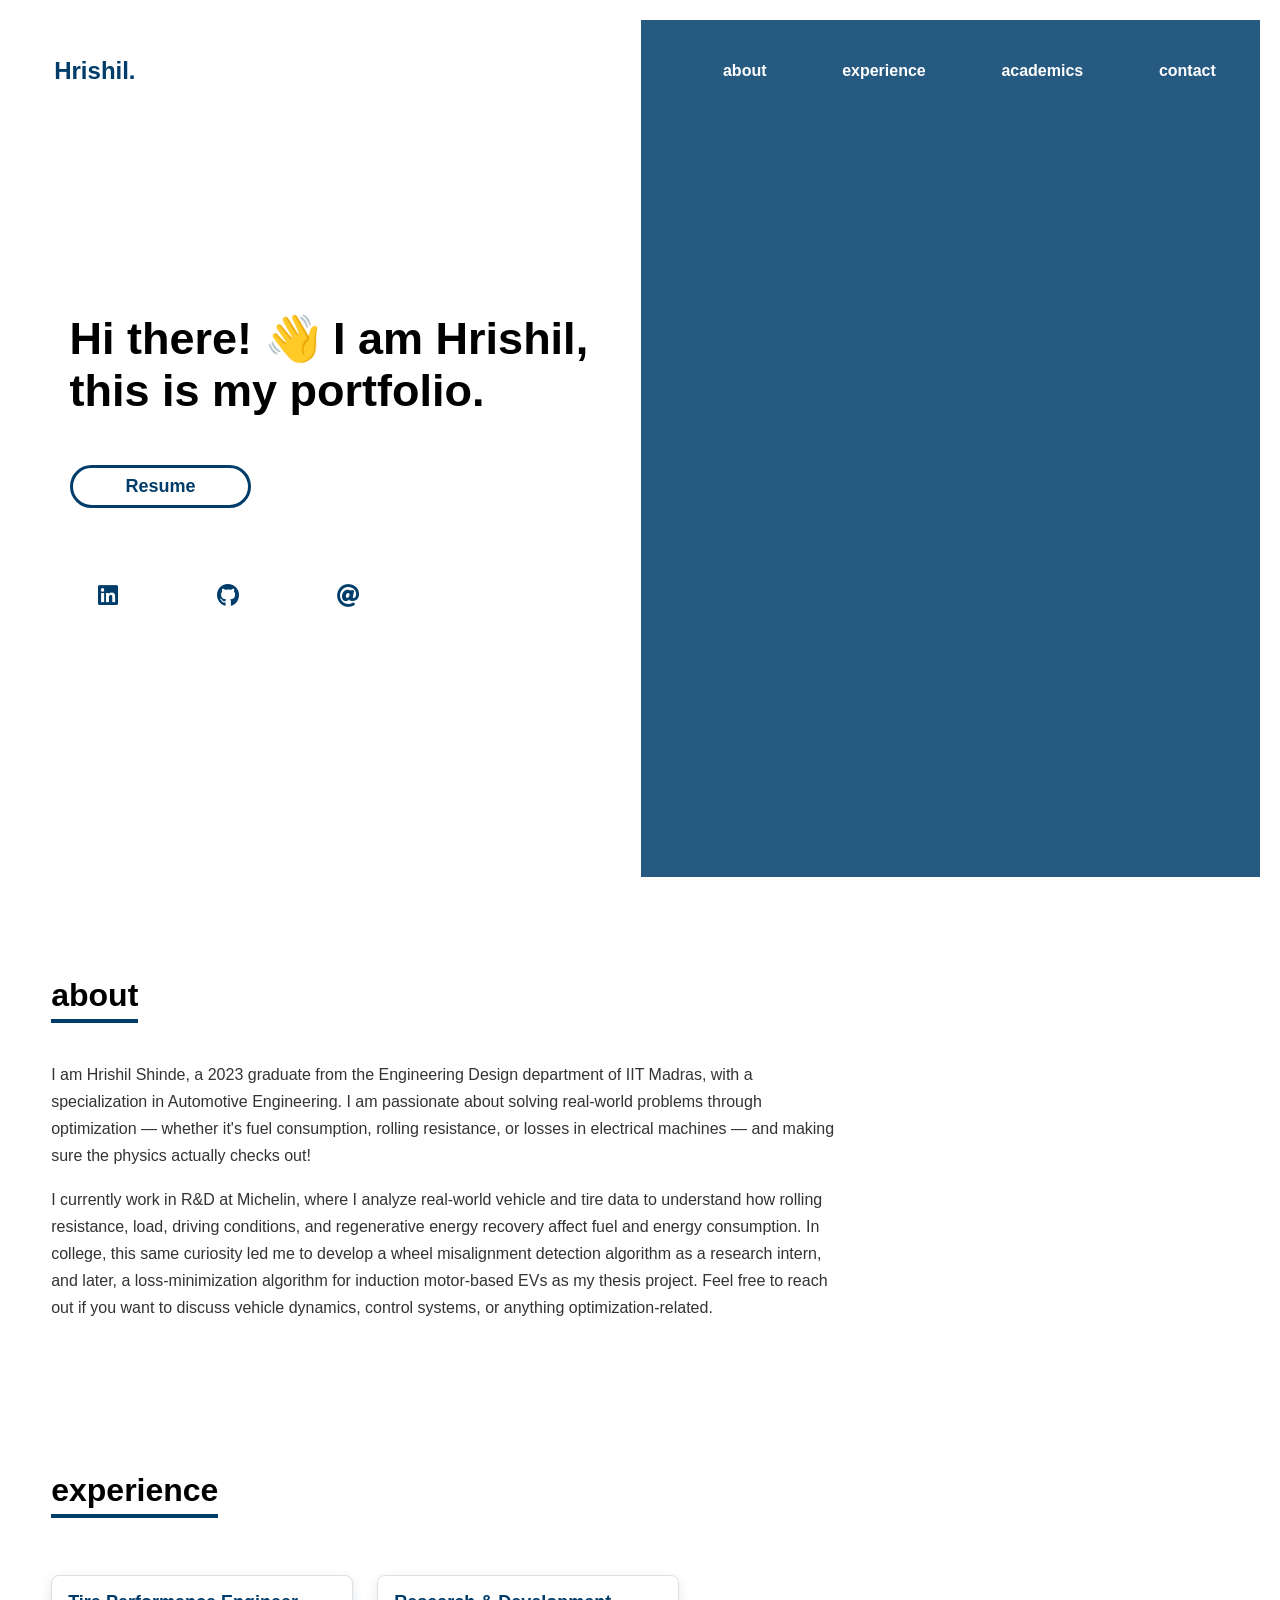
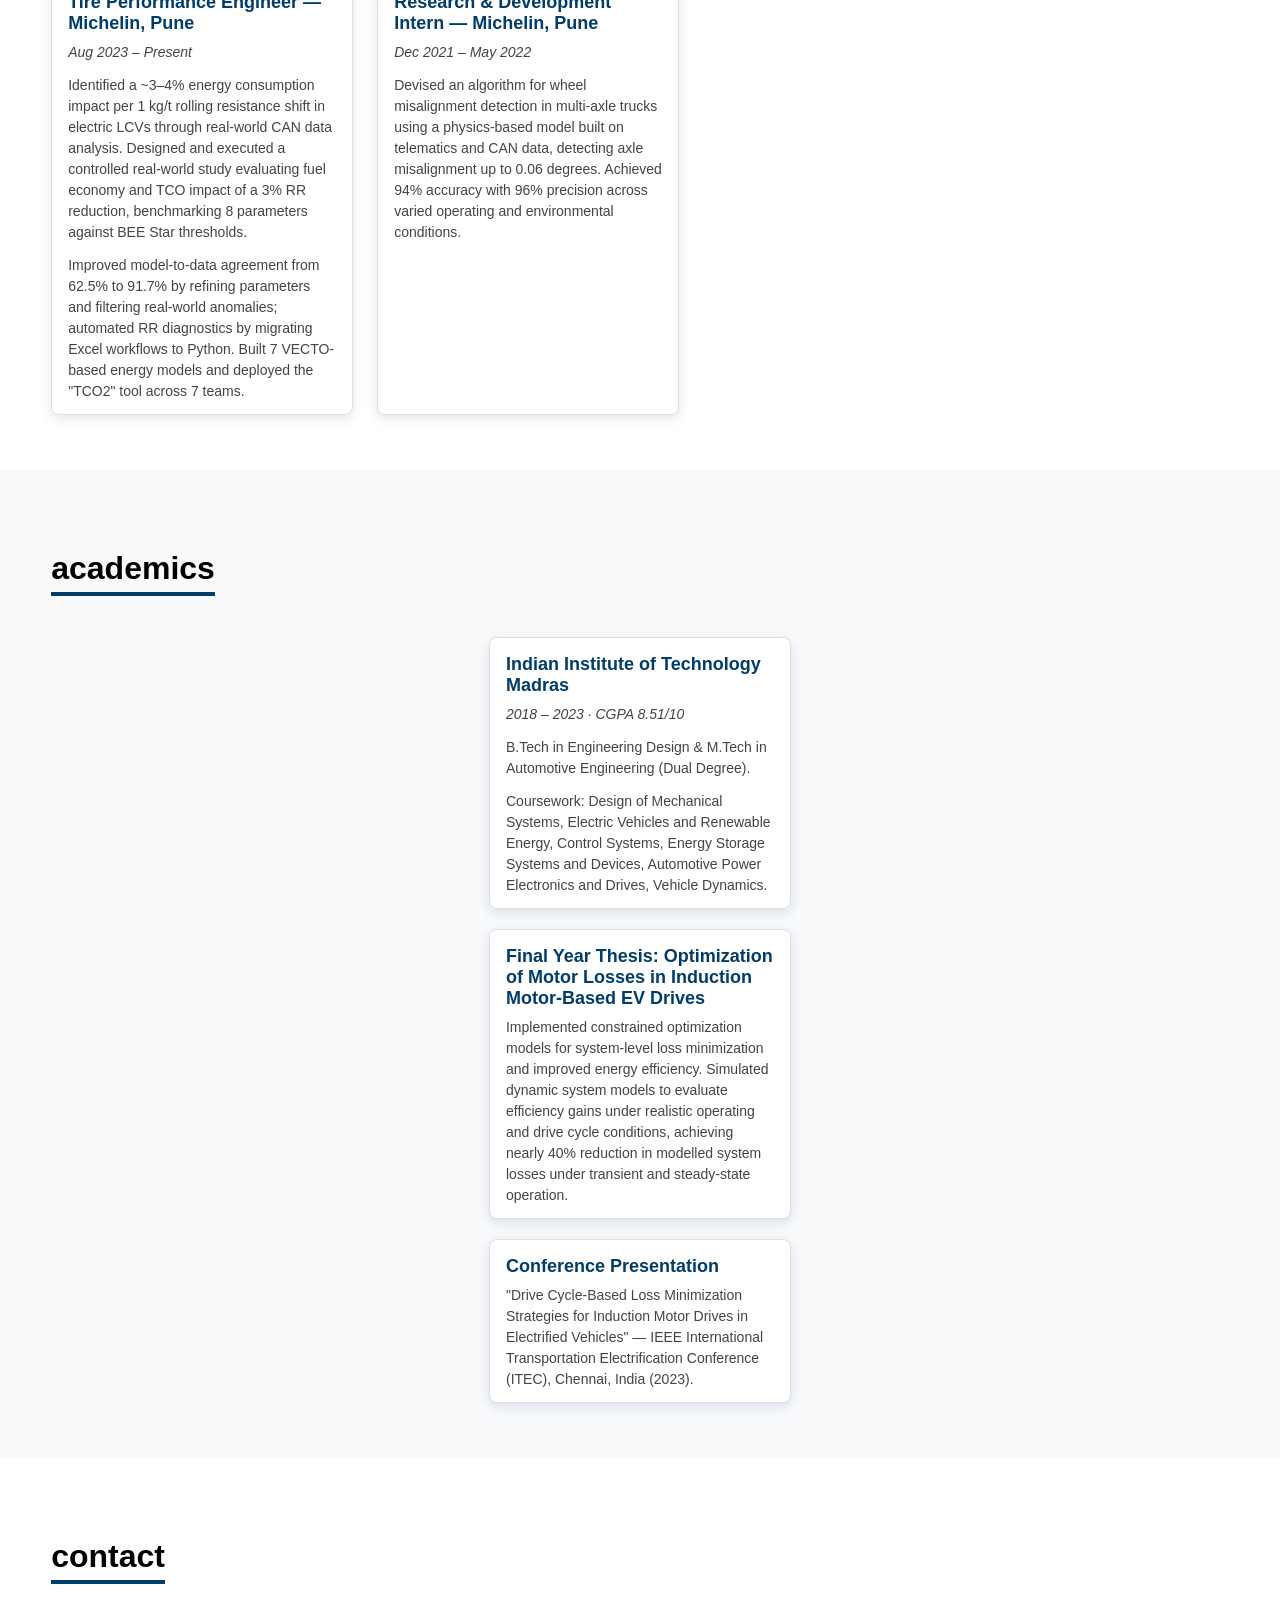
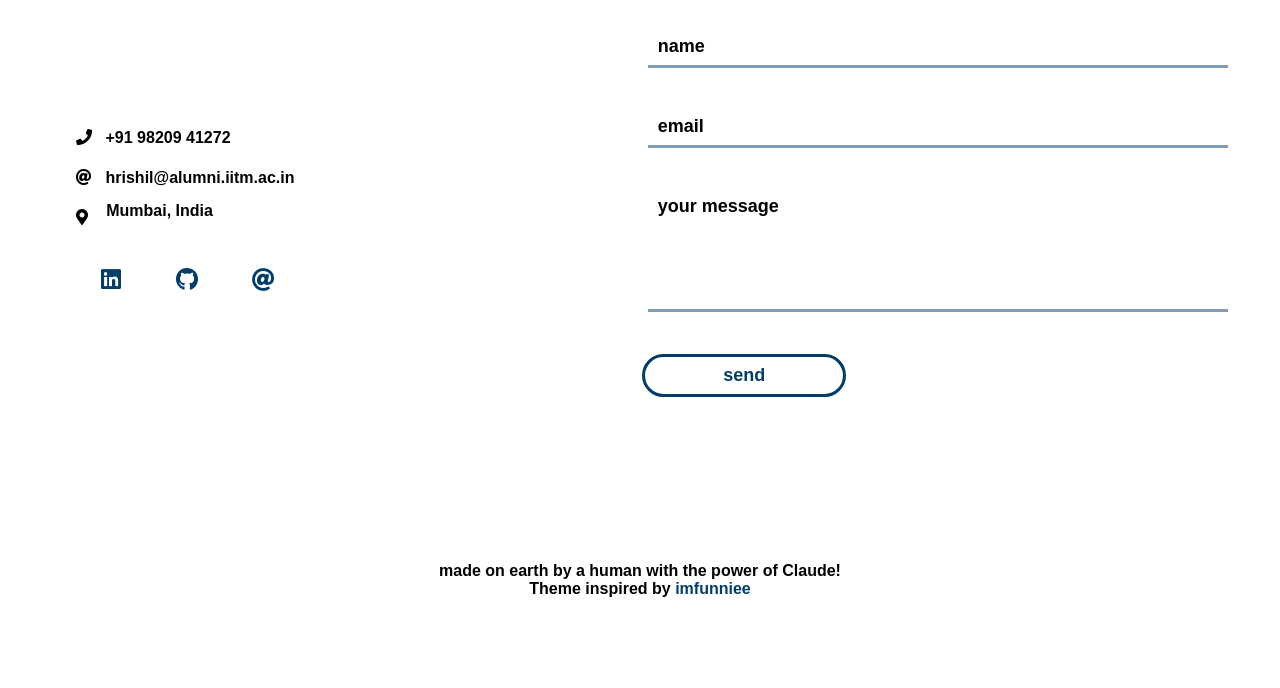
==== commit bb27beea: "Update index.html" ====
--- a/index.html
+++ b/index.html
@@ -21,7 +21,7 @@
     <header id="header" class="animated slideInDown" style="animation-delay:1.8s;">
         <table>
             <tr>
-                <td id="logo">Hrishil Shinde.</td>
+                <td id="logo">Hrishil.</td>
                 <td id="navigation">
                     <a href="#about">about</a>
                     <a href="#experience">experience</a>
@@ -35,7 +35,7 @@
     <table id="top_part">
         <tr>
             <td id="about_hero" class="animated slideInLeft" style="animation-delay:2s;">
-                <h1>Tire Performance Engineer at Michelin, turning real-world vehicle data into energy efficiency gains</h1>
+                <h1>Hi there! 👋 I am Hrishil, this is my portfolio.</h1>
                 <a href="Hrishil_Resume_Latest.pdf" target="_blank"><button class="btn_one">Resume</button></a><br>
                 <table>
                     <tr>
@@ -52,10 +52,10 @@
     <div id="about">
         <h1>about</h1>
         <p>
-            I'm an energy-focused R&amp;D engineer with expertise in EV energy analysis, rolling resistance optimization, and real-world fuel efficiency benchmarking. I work on translating field data into commercial decisions, including energy-driven Total Cost of Ownership (TCO) optimization.
+            I am Hrishil Shinde, a 2023 graduate from the Engineering Design department of IIT Madras, with a specialization in Automotive Engineering. I am passionate about solving real-world problems through optimization — whether it's fuel consumption, rolling resistance, or losses in electrical machines — and making sure the physics actually checks out!
         </p>
         <p>
-            I hold a dual degree (B.Tech in Engineering Design, M.Tech in Automotive Engineering) from IIT Madras, and currently work as a Tire Performance Engineer at Michelin, Pune. Outside of work, I dance Bachata &amp; Salsa, play badminton, and play violin and tabla.
+            I currently work in R&D at Michelin, where I analyze real-world vehicle and tire data to understand how rolling resistance, load, driving conditions, and regenerative energy recovery affect fuel and energy consumption. In college, this same curiosity led me to develop a wheel misalignment detection algorithm as a research intern, and later, a loss-minimization algorithm for induction motor-based EVs as my thesis project. Feel free to reach out if you want to discuss vehicle dynamics, control systems, or anything optimization-related.
         </p>
     </div>
 
@@ -147,7 +147,7 @@
     </div>
 
     <div id="footer">
-        made on earth by a human <br> <a href="https://imfunniee.github.io">inspired by imfunniee</a>
+        made on earth by a human with the power of Claude! <br> Theme inspired by <a href="https://imfunniee.github.io"> imfunniee</a>
     </div>
     <script src="index.js" type="text/javascript"></script>
 </body>
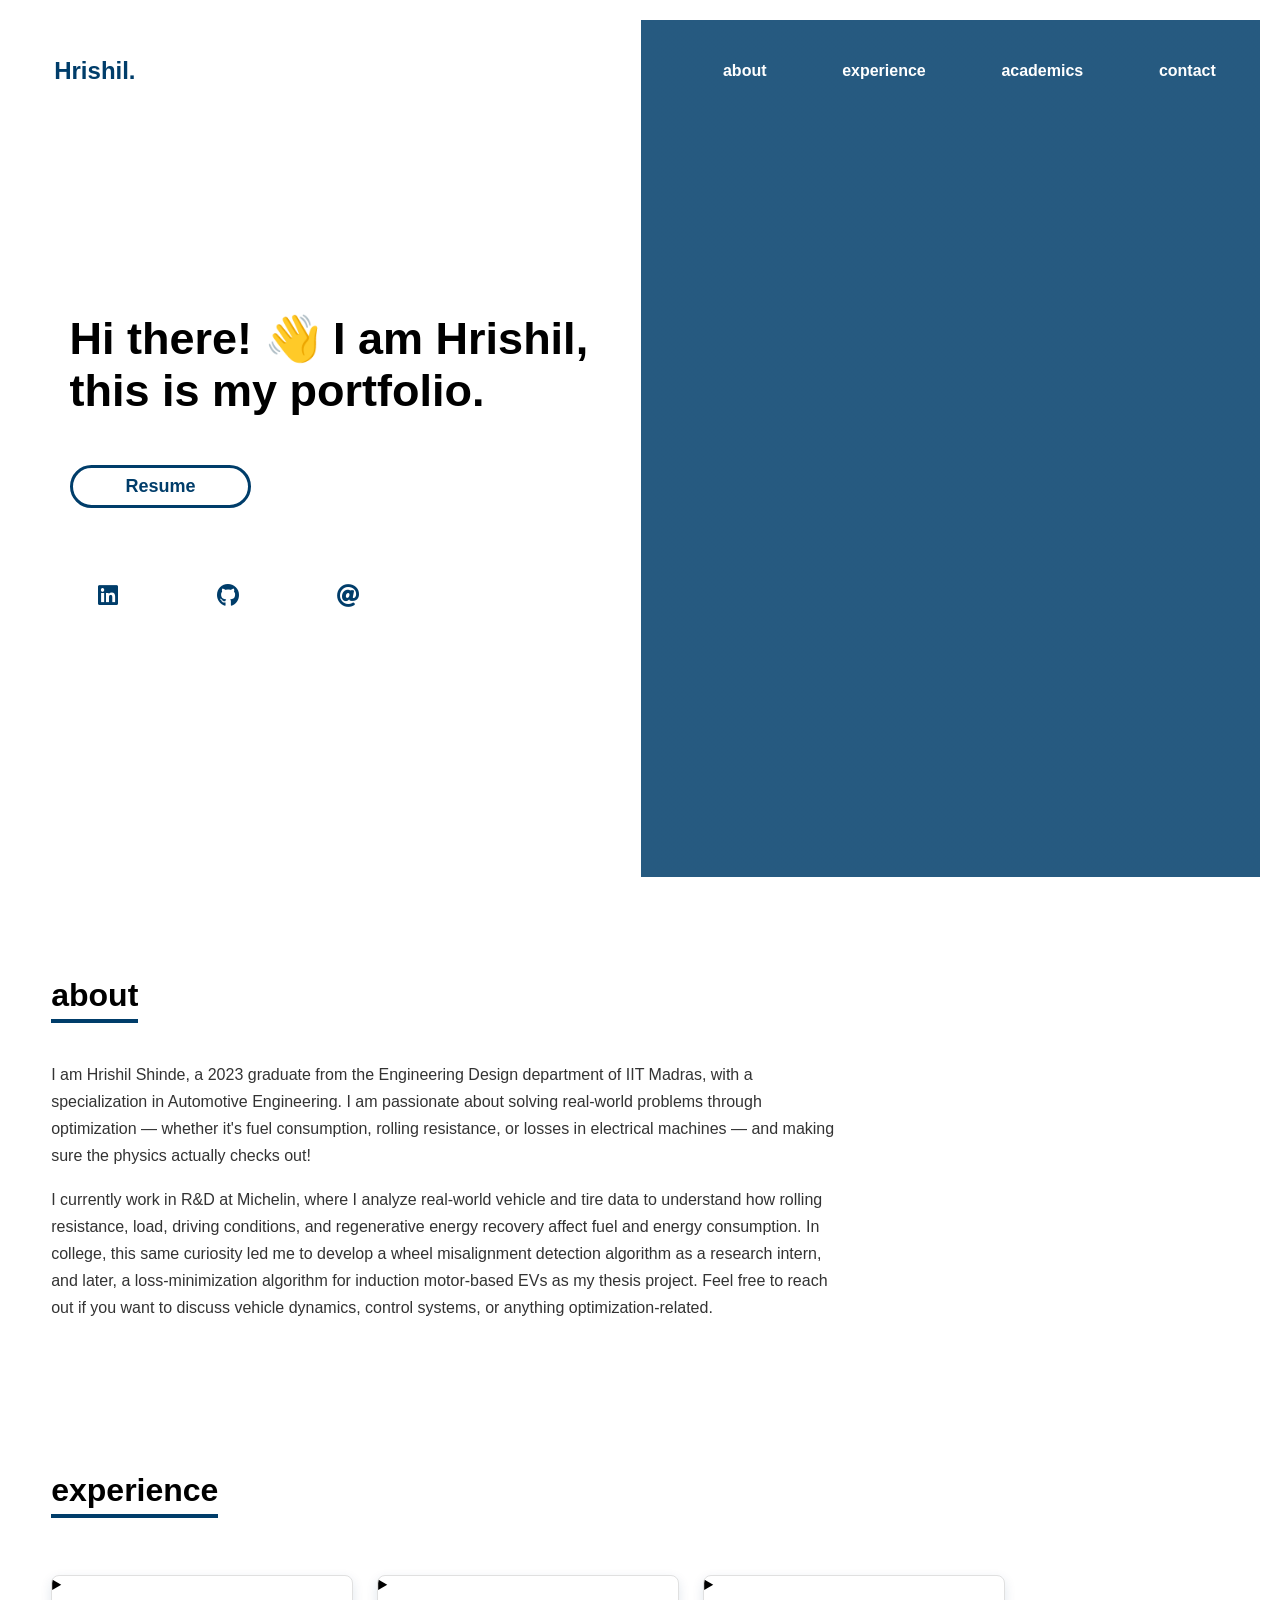
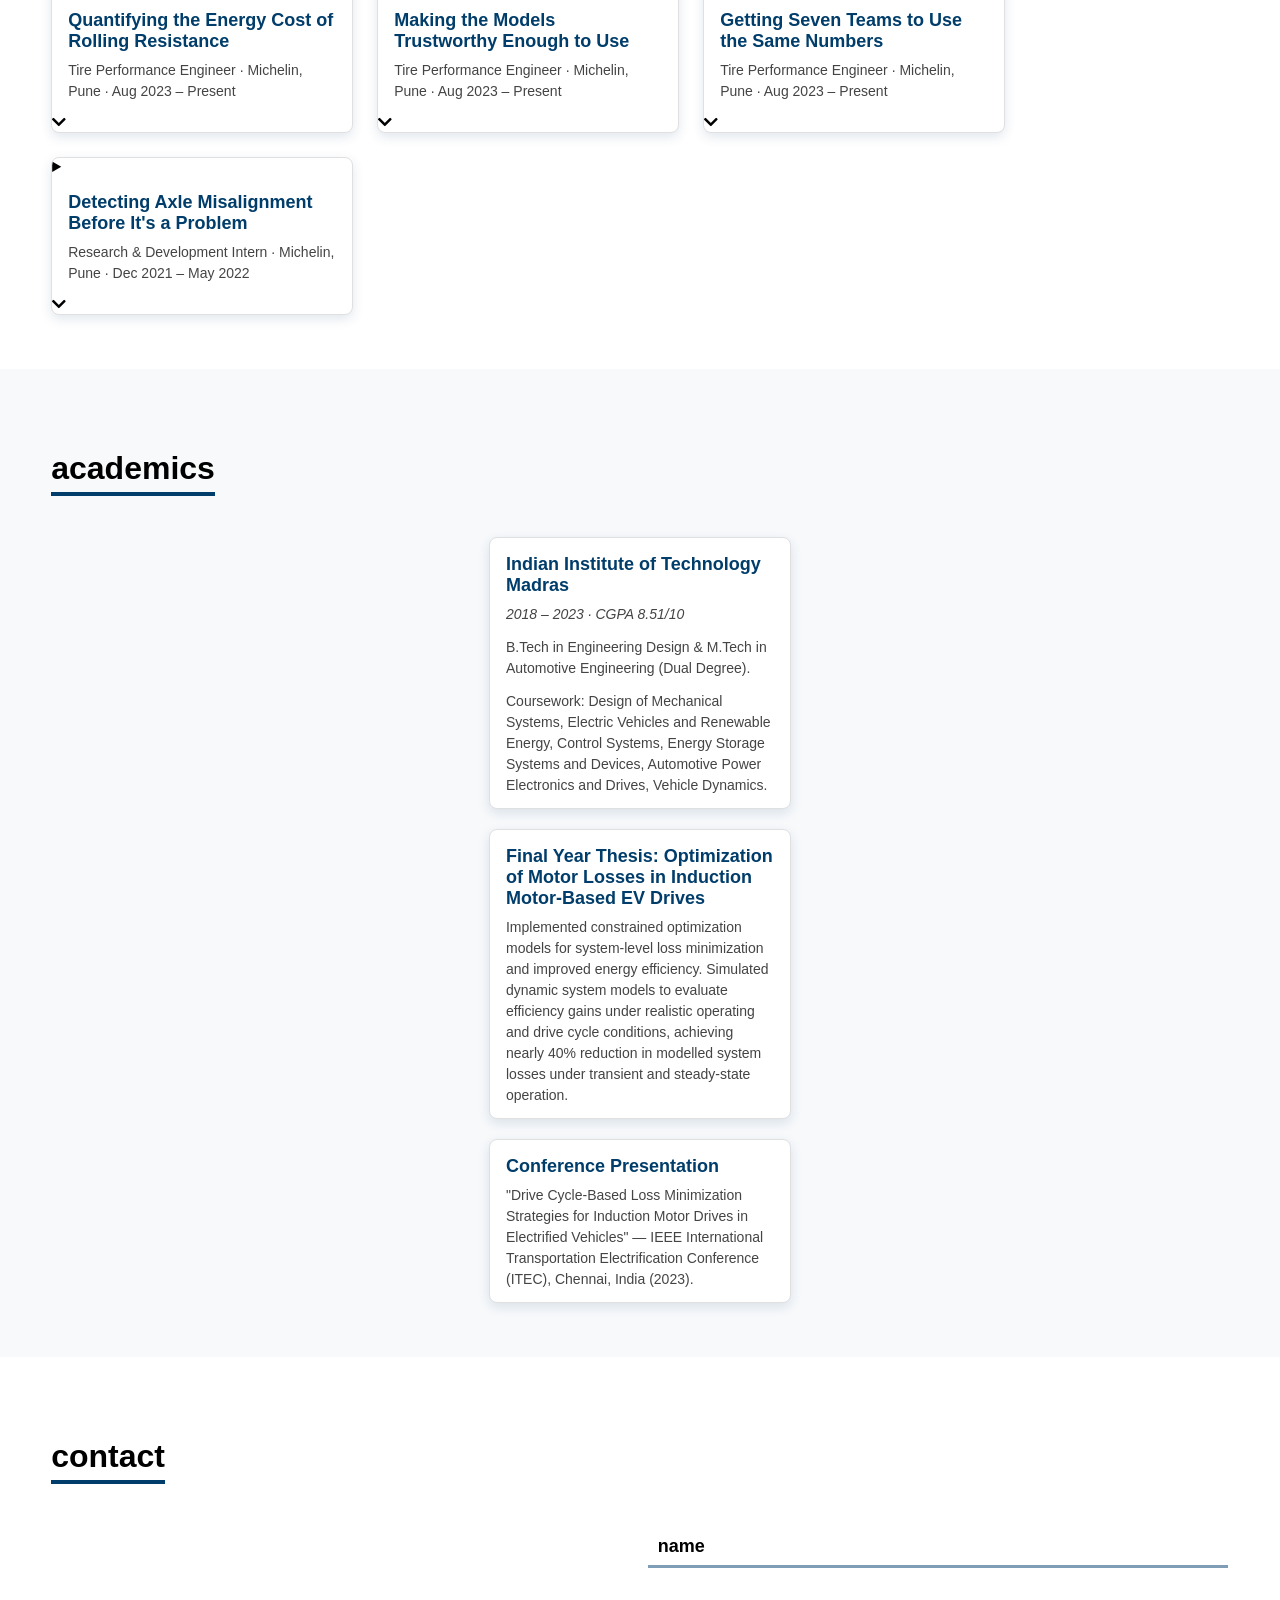
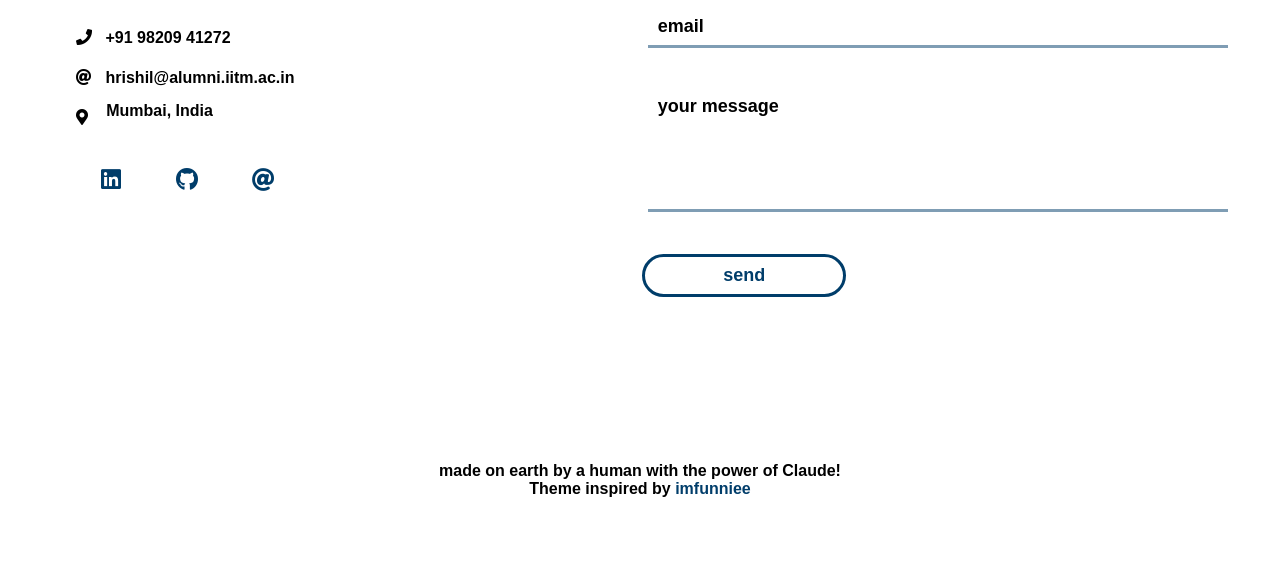
==== commit 59a85f94: "Update index.html" ====
--- a/index.html
+++ b/index.html
@@ -62,23 +62,73 @@
     <div id="experience">
         <h1>experience</h1>
         <div id="photos">
-            <div class="project-card">
-                <h3>Tire Performance Engineer — Michelin, Pune</h3>
-                <p><em>Aug 2023 – Present</em></p>
-                <p>
-                    Identified a ~3–4% energy consumption impact per 1 kg/t rolling resistance shift in electric LCVs through real-world CAN data analysis. Designed and executed a controlled real-world study evaluating fuel economy and TCO impact of a 3% RR reduction, benchmarking 8 parameters against BEE Star thresholds.
-                </p>
-                <p>
-                    Improved model-to-data agreement from 62.5% to 91.7% by refining parameters and filtering real-world anomalies; automated RR diagnostics by migrating Excel workflows to Python. Built 7 VECTO-based energy models and deployed the "TCO2" tool across 7 teams.
-                </p>
-            </div>
-            <div class="project-card">
-                <h3>Research &amp; Development Intern — Michelin, Pune</h3>
-                <p><em>Dec 2021 – May 2022</em></p>
-                <p>
-                    Devised an algorithm for wheel misalignment detection in multi-axle trucks using a physics-based model built on telematics and CAN data, detecting axle misalignment up to 0.06 degrees. Achieved 94% accuracy with 96% precision across varied operating and environmental conditions.
-                </p>
-            </div>
+
+            <details class="project-card accordion">
+                <summary>
+                    <div class="accordion-head">
+                        <h3>Quantifying the Energy Cost of Rolling Resistance</h3>
+                        <p class="accordion-meta">Tire Performance Engineer · Michelin, Pune · Aug 2023 – Present</p>
+                    </div>
+                    <i class="fas fa-chevron-down accordion-icon"></i>
+                </summary>
+                <div class="accordion-body">
+                    <p>
+                        Electric LCVs are far more sensitive to rolling resistance than combustion vehicles, but nobody had quantified exactly how much. I pulled real-world CAN bus data from fleet vehicles and isolated the tire-driven component of energy consumption — finding that every 1 kg/t shift in rolling resistance moves energy consumption by roughly 3–4%.
+                    </p>
+                    <p>
+                        That number became the basis for a controlled field study comparing fuel economy and total cost of ownership across a 3% RR reduction, and for benchmarking 8 performance parameters against BEE Star regulatory thresholds — turning a lab-level insight into something the commercial team could act on.
+                    </p>
+                </div>
+            </details>
+
+            <details class="project-card accordion">
+                <summary>
+                    <div class="accordion-head">
+                        <h3>Making the Models Trustworthy Enough to Use</h3>
+                        <p class="accordion-meta">Tire Performance Engineer · Michelin, Pune · Aug 2023 – Present</p>
+                    </div>
+                    <i class="fas fa-chevron-down accordion-icon"></i>
+                </summary>
+                <div class="accordion-body">
+                    <p>
+                        Simulation models are only useful if people trust them. I normalized fuel consumption data from 24 trucks against gross vehicle weight to isolate tire effects cleanly, then refined parameters and filtered out real-world anomalies — pushing model-to-data agreement from 62.5% up to 91.7%.
+                    </p>
+                    <p>
+                        I also moved the entire RR diagnostics pipeline from manual Excel post-processing to Python, so batch analysis across large test datasets that used to take days now runs automatically.
+                    </p>
+                </div>
+            </details>
+
+            <details class="project-card accordion">
+                <summary>
+                    <div class="accordion-head">
+                        <h3>Getting Seven Teams to Use the Same Numbers</h3>
+                        <p class="accordion-meta">Tire Performance Engineer · Michelin, Pune · Aug 2023 – Present</p>
+                    </div>
+                    <i class="fas fa-chevron-down accordion-icon"></i>
+                </summary>
+                <div class="accordion-body">
+                    <p>
+                        A model is only as useful as the number of people who trust and use it. I built 7 VECTO-based energy models to quantify TCO impact across different vehicle designs and usage conditions, then deployed a tool internally called "TCO2" — and personally trained 7 teams to standardize how performance assessments were done across the org, instead of everyone using their own spreadsheet.
+                    </p>
+                </div>
+            </details>
+
+            <details class="project-card accordion">
+                <summary>
+                    <div class="accordion-head">
+                        <h3>Detecting Axle Misalignment Before It's a Problem</h3>
+                        <p class="accordion-meta">Research &amp; Development Intern · Michelin, Pune · Dec 2021 – May 2022</p>
+                    </div>
+                    <i class="fas fa-chevron-down accordion-icon"></i>
+                </summary>
+                <div class="accordion-body">
+                    <p>
+                        Multi-axle commercial trucks lose fuel efficiency and tire life to axle misalignment that's often invisible until it's already causing damage. I built a physics-based model using telematics and CAN data to catch it early — detecting misalignment down to 0.06 degrees, with 94% accuracy and 96% precision across a range of real-world operating and environmental conditions.
+                    </p>
+                </div>
+            </details>
+
         </div>
     </div>
 
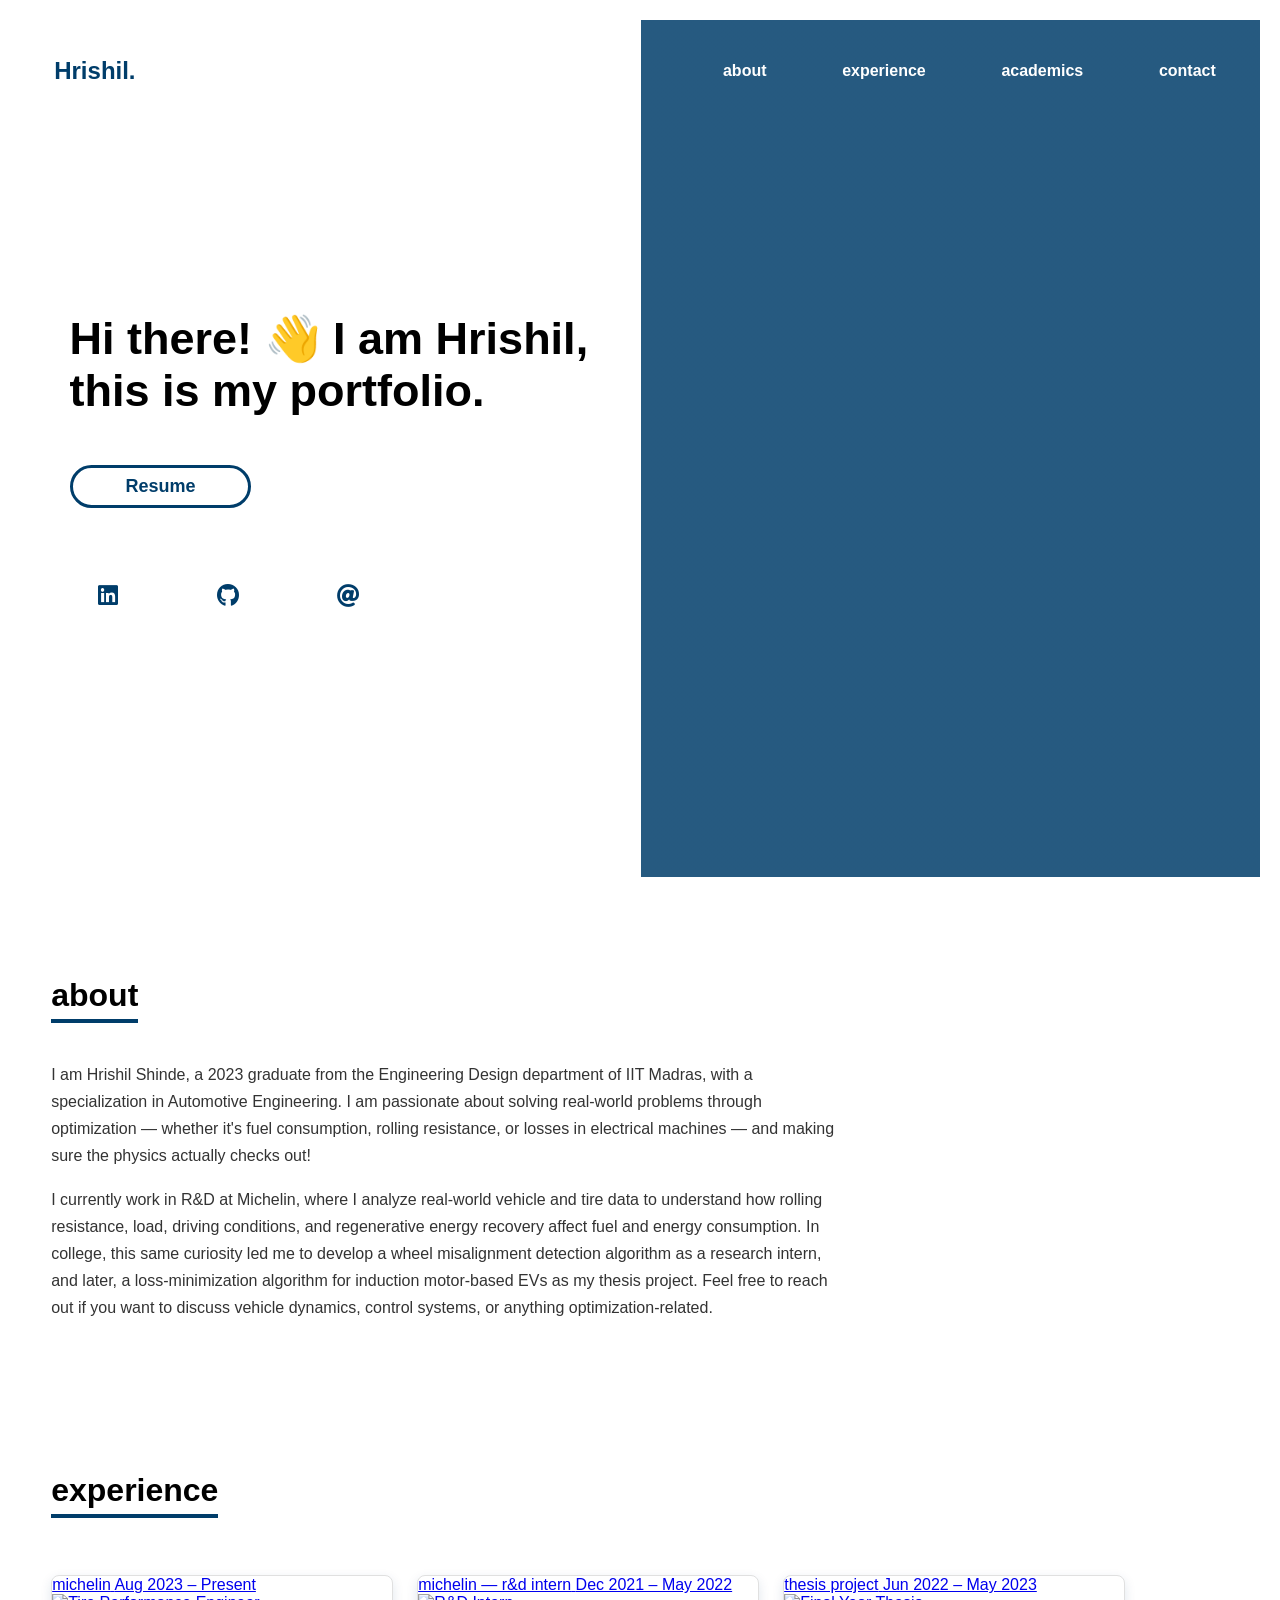
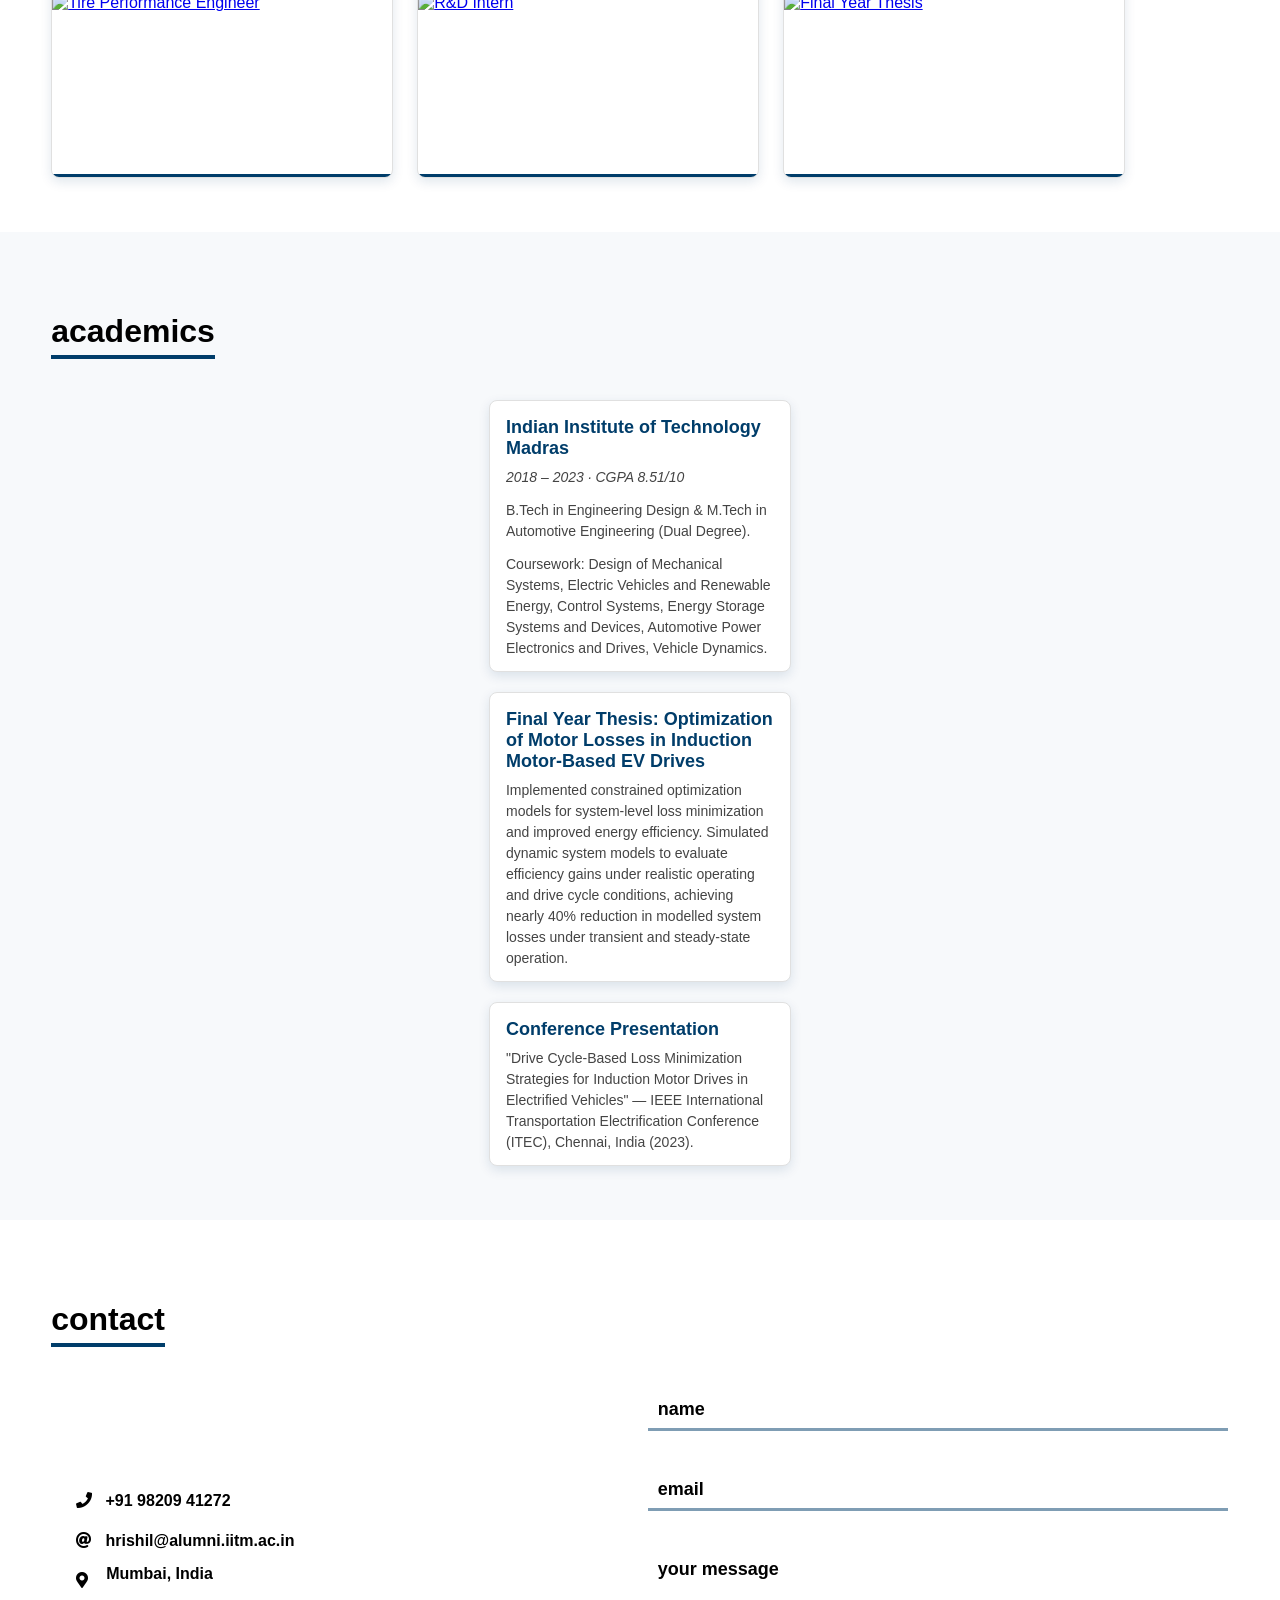
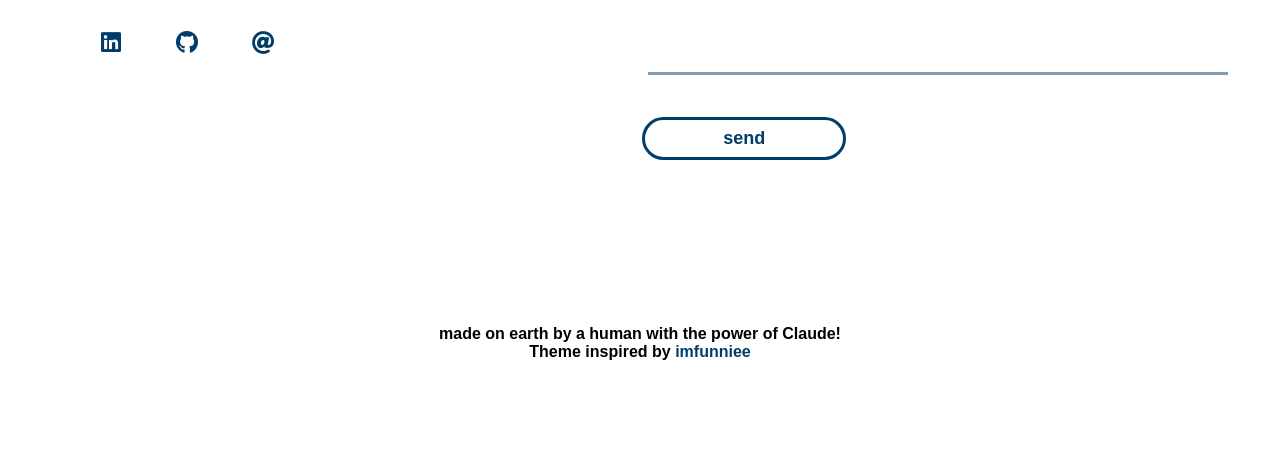
==== commit 0ef04f4a: "Update index.html" ====
--- a/index.html
+++ b/index.html
@@ -62,73 +62,27 @@
     <div id="experience">
         <h1>experience</h1>
         <div id="photos">
-
-            <details class="project-card accordion">
-                <summary>
-                    <div class="accordion-head">
-                        <h3>Quantifying the Energy Cost of Rolling Resistance</h3>
-                        <p class="accordion-meta">Tire Performance Engineer · Michelin, Pune · Aug 2023 – Present</p>
-                    </div>
-                    <i class="fas fa-chevron-down accordion-icon"></i>
-                </summary>
-                <div class="accordion-body">
-                    <p>
-                        Electric LCVs are far more sensitive to rolling resistance than combustion vehicles, but nobody had quantified exactly how much. I pulled real-world CAN bus data from fleet vehicles and isolated the tire-driven component of energy consumption — finding that every 1 kg/t shift in rolling resistance moves energy consumption by roughly 3–4%.
-                    </p>
-                    <p>
-                        That number became the basis for a controlled field study comparing fuel economy and total cost of ownership across a 3% RR reduction, and for benchmarking 8 performance parameters against BEE Star regulatory thresholds — turning a lab-level insight into something the commercial team could act on.
-                    </p>
+            <a href="michelin-tpe.html" class="project-card visual-card">
+                <div class="card-header">
+                    <span class="card-title">michelin</span>
+                    <span class="card-date">Aug 2023 – Present</span>
                 </div>
-            </details>
-
-            <details class="project-card accordion">
-                <summary>
-                    <div class="accordion-head">
-                        <h3>Making the Models Trustworthy Enough to Use</h3>
-                        <p class="accordion-meta">Tire Performance Engineer · Michelin, Pune · Aug 2023 – Present</p>
-                    </div>
-                    <i class="fas fa-chevron-down accordion-icon"></i>
-                </summary>
-                <div class="accordion-body">
-                    <p>
-                        Simulation models are only useful if people trust them. I normalized fuel consumption data from 24 trucks against gross vehicle weight to isolate tire effects cleanly, then refined parameters and filtered out real-world anomalies — pushing model-to-data agreement from 62.5% up to 91.7%.
-                    </p>
-                    <p>
-                        I also moved the entire RR diagnostics pipeline from manual Excel post-processing to Python, so batch analysis across large test datasets that used to take days now runs automatically.
-                    </p>
+                <img src="images/michelin-tpe.jpg" alt="Tire Performance Engineer">
+            </a>
+            <a href="michelin-intern.html" class="project-card visual-card">
+                <div class="card-header">
+                    <span class="card-title">michelin — r&amp;d intern</span>
+                    <span class="card-date">Dec 2021 – May 2022</span>
                 </div>
-            </details>
-
-            <details class="project-card accordion">
-                <summary>
-                    <div class="accordion-head">
-                        <h3>Getting Seven Teams to Use the Same Numbers</h3>
-                        <p class="accordion-meta">Tire Performance Engineer · Michelin, Pune · Aug 2023 – Present</p>
-                    </div>
-                    <i class="fas fa-chevron-down accordion-icon"></i>
-                </summary>
-                <div class="accordion-body">
-                    <p>
-                        A model is only as useful as the number of people who trust and use it. I built 7 VECTO-based energy models to quantify TCO impact across different vehicle designs and usage conditions, then deployed a tool internally called "TCO2" — and personally trained 7 teams to standardize how performance assessments were done across the org, instead of everyone using their own spreadsheet.
-                    </p>
+                <img src="images/michelin-intern.jpg" alt="R&D Intern">
+            </a>
+            <a href="thesis.html" class="project-card visual-card">
+                <div class="card-header">
+                    <span class="card-title">thesis project</span>
+                    <span class="card-date">Jun 2022 – May 2023</span>
                 </div>
-            </details>
-
-            <details class="project-card accordion">
-                <summary>
-                    <div class="accordion-head">
-                        <h3>Detecting Axle Misalignment Before It's a Problem</h3>
-                        <p class="accordion-meta">Research &amp; Development Intern · Michelin, Pune · Dec 2021 – May 2022</p>
-                    </div>
-                    <i class="fas fa-chevron-down accordion-icon"></i>
-                </summary>
-                <div class="accordion-body">
-                    <p>
-                        Multi-axle commercial trucks lose fuel efficiency and tire life to axle misalignment that's often invisible until it's already causing damage. I built a physics-based model using telematics and CAN data to catch it early — detecting misalignment down to 0.06 degrees, with 94% accuracy and 96% precision across a range of real-world operating and environmental conditions.
-                    </p>
-                </div>
-            </details>
-
+                <img src="images/thesis.jpg" alt="Final Year Thesis">
+            </a>
         </div>
     </div>
 
--- a/index.css
+++ b/index.css
@@ -189,6 +189,7 @@
     flex-wrap:wrap;
     gap:24px;
     margin-top:4vh;
+    align-items:flex-start;
 }
 .project-card {
     background:#ffffff;
@@ -240,6 +241,59 @@
 #academics .project-card {
     max-width:600px;
     margin:20px auto 0px;
+}
+
+/* ---- Experience: accordion cards ---- */
+#experience .project-card {
+    width:340px;
+}
+.accordion {
+    cursor: pointer;
+}
+.accordion:hover {
+    transform: none;
+    box-shadow:0 4px 12px rgba(0, 61, 106, 0.12);
+}
+.accordion summary {
+    list-style: none;
+    display: flex;
+    justify-content: space-between;
+    align-items: flex-start;
+    padding: 20px 20px;
+    outline: none;
+}
+.accordion summary::-webkit-details-marker {
+    display: none;
+}
+.accordion-head h3 {
+    color: #003D6A;
+    font-size: 17px;
+    margin: 0 0 6px;
+}
+.accordion-meta {
+    color: #777;
+    font-size: 13px;
+    font-style: italic;
+    margin: 0;
+}
+.accordion-icon {
+    color: #003D6A;
+    margin-left: 12px;
+    margin-top: 4px;
+    transition: transform 0.3s ease;
+    flex-shrink: 0;
+}
+.accordion[open] .accordion-icon {
+    transform: rotate(180deg);
+}
+.accordion-body {
+    padding: 0 20px 20px;
+}
+.accordion-body p {
+    color: #444;
+    font-size: 14px;
+    line-height: 1.6;
+    margin: 0 0 12px;
 }
 
 /* ---- Contact ---- */
@@ -339,6 +393,9 @@
     .project-card {
         width:90%;
     }
+    #experience .project-card {
+        width:90%;
+    }
     #rightImage {
         display:none;
     }
